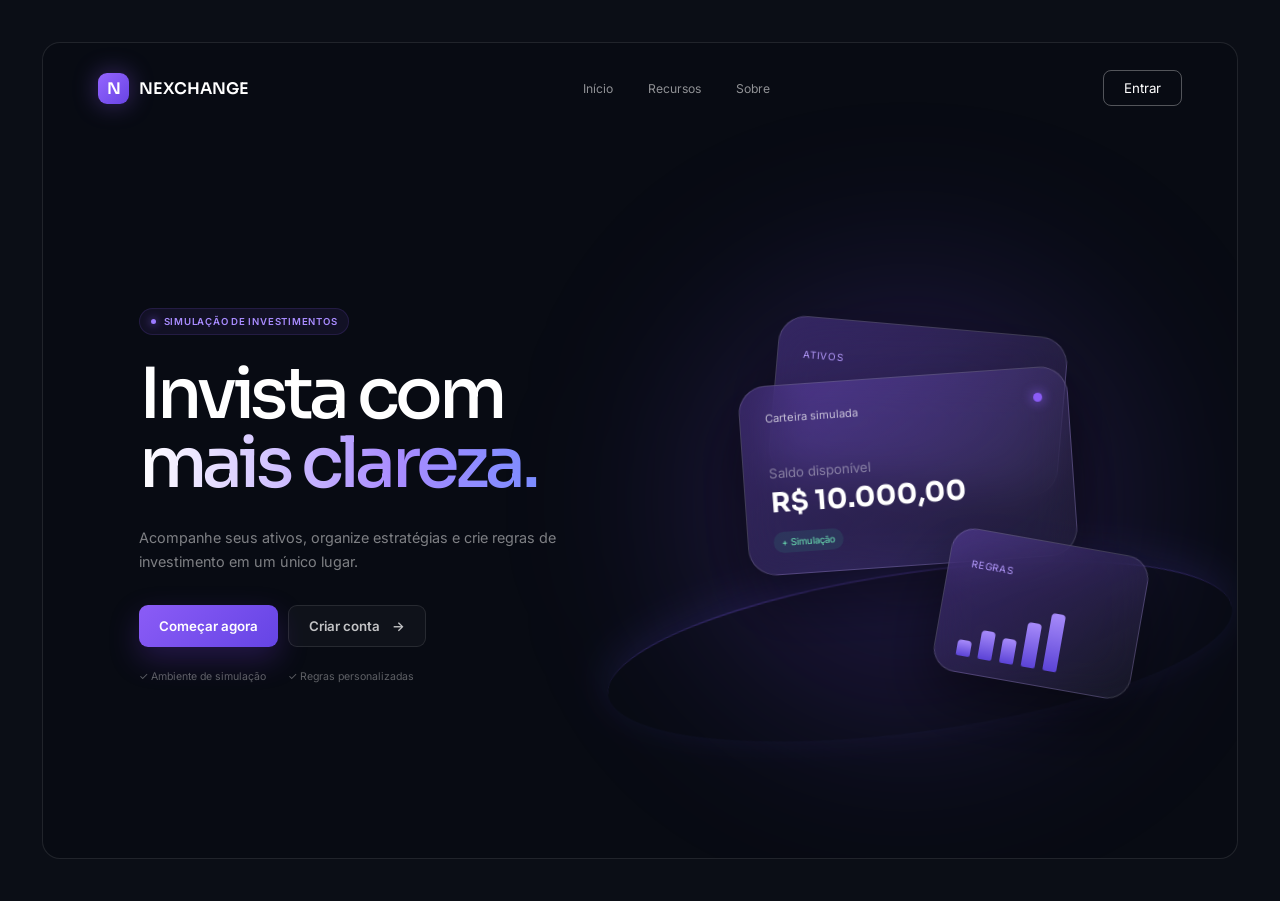
==== pages/dashboard.html @ 1ac3b6e7 "refactor: reorganiza estrutura e dashboard" ====
<!DOCTYPE html>
<html lang="pt-BR">

<head>
  <meta charset="UTF-8">
  <meta name="viewport" content="width=device-width, initial-scale=1.0">

  <title>Dashboard | NEXCHANGE</title>

  <link rel="stylesheet" href="../css/global.css">
  <link rel="stylesheet" href="../css/components.css">
  <link rel="stylesheet" href="../css/sidebar.css">
  <link rel="stylesheet" href="../css/dashboard.css">
  <link rel="stylesheet" href="../css/assets.css">
  <link rel="stylesheet" href="../css/rules.css">
</head>

<body>

  <div class="app-screen">

    <aside class="sidebar">

      <div class="sidebar-brand">
        <span class="brand-mark">N</span>

        <div>
          <strong>NEXCHANGE</strong>
          <small>Simulador de investimentos</small>
        </div>
      </div>

      <nav class="sidebar-nav">
        <a href="#inicio" class="active">
          Início
        </a>

        <a href="#mercado">
          Mercado
        </a>

        <a href="#regras">
          Regras
        </a>

        <a href="#historico">
          Histórico
        </a>
      </nav>

      <div class="sidebar-footer">
        <button id="logout-button" type="button">
          Sair
        </button>
      </div>

    </aside>

    <main class="dashboard">

      <header class="dashboard-header" id="inicio">

        <div>
          <span id="user-role">
            PAINEL DO INVESTIDOR
          </span>

          <h1>
            Olá,
            <span id="user-first-name"></span>
          </h1>

          <p>
            Acompanhe seus investimentos e configure
            suas regras.
          </p>
        </div>

        <div class="profile">

          <div class="avatar" id="avatar">
            NX
          </div>

          <div class="profile-info">
            <strong id="profile-name">
              Usuário
            </strong>

            <small id="profile-type">
              Perfil moderado
            </small>
          </div>

          <button
            id="edit-profile-button"
            type="button"
          >
            Editar perfil
          </button>

        </div>

      </header>

      <section class="summary-grid">

        <article class="summary-card">
          <span>Saldo disponível</span>
          <strong id="saldo">R$ 0,00</strong>
          <small>Saldo simulado</small>
        </article>

        <article class="summary-card">
          <span>Valor reservado</span>
          <strong id="reservado">R$ 0,00</strong>
          <small>Reservado pelas regras</small>
        </article>

        <article class="summary-card">
          <span>Regras</span>
          <strong id="regras-resumo">
            Nenhuma regra ativa
          </strong>
          <small>Regras de investimento</small>
        </article>

        <article class="summary-card">
          <span>Automação</span>

          <div class="automation-control">
            <label class="switch">
              <input
                id="automacao"
                type="checkbox"
              >
              <span class="slider"></span>
            </label>

            <strong id="automacao-status">
              Desativada
            </strong>
          </div>

          <small>Simulação automática</small>
        </article>

      </section>

      <section class="dashboard-section" id="mercado">

        <div class="section-header">
          <div>
            <span class="section-label">
              MERCADO
            </span>

            <h2>Ativos disponíveis</h2>

            <p>
              Consulte os ativos disponíveis na
              simulação.
            </p>
          </div>
        </div>

        <div class="assets-grid" id="ativos"></div>

      </section>

      <section
        class="dashboard-section hidden"
        id="admin-assets"
      >

        <div class="section-header">
          <div>
            <span class="section-label">
              ADMINISTRAÇÃO
            </span>

            <h2>Gerenciar ativos</h2>

            <p>
              Cadastre, edite ou exclua ativos
              disponíveis no sistema.
            </p>
          </div>
        </div>

        <div class="admin-assets-layout">

          <form
            id="asset-form"
            class="panel-form"
          >

            <input
              type="hidden"
              id="asset-original-symbol"
            >

            <div class="form-group">
              <label for="asset-name">
                Nome
              </label>

              <input
                id="asset-name"
                type="text"
                placeholder="Ex.: Petrobras PN"
                required
              >
            </div>

            <div class="form-group">
              <label for="asset-symbol">
                Símbolo
              </label>

              <input
                id="asset-symbol"
                type="text"
                placeholder="Ex.: PETR4"
                required
              >
            </div>

            <div class="form-group">
              <label for="asset-kind">
                Tipo
              </label>

              <input
                id="asset-kind"
                type="text"
                placeholder="Ex.: Ação"
                required
              >
            </div>

            <div class="form-group">
              <label for="asset-price">
                Preço
              </label>

              <input
                id="asset-price"
                type="number"
                min="0.01"
                step="0.01"
                placeholder="0,00"
                required
              >
            </div>

            <div class="form-group">
              <label for="asset-change">
                Variação
              </label>

              <input
                id="asset-change"
                type="text"
                placeholder="Ex.: +1,25%"
                required
              >
            </div>

            <div class="form-actions">

              <button
                id="asset-submit"
                type="submit"
                class="primary-button"
              >
                Adicionar ativo
              </button>

              <button
                id="asset-cancel"
                type="button"
                class="secondary-button hidden"
              >
                Cancelar
              </button>

            </div>

          </form>

          <div
            class="admin-assets-list"
            id="admin-assets-list"
          ></div>

        </div>

      </section>

      <section
        class="dashboard-section"
        id="regras"
      >

        <div class="section-header">
          <div>
            <span class="section-label">
              AUTOMAÇÃO
            </span>

            <h2>Regras de investimento</h2>

            <p>
              Configure condições para acompanhar
              oportunidades de investimento.
            </p>
          </div>

          <span id="contador-regras">
            0 regra(s)
          </span>
        </div>

        <div class="rules-layout">

          <form
            id="form-regra"
            class="panel-form"
          >

            <div class="form-group">
              <label for="ativo">
                Ativo
              </label>

              <select
                id="ativo"
                required
              ></select>

              <small id="preco-atual"></small>
            </div>

            <div class="form-group">
              <label for="preco-alvo">
                Preço-alvo
              </label>

              <input
                id="preco-alvo"
                type="number"
                min="0.01"
                step="0.01"
                placeholder="0,00"
                required
              >
            </div>

            <div class="form-group">
              <label for="valor">
                Valor limite
              </label>

              <input
                id="valor"
                type="number"
                min="0.01"
                step="0.01"
                placeholder="0,00"
                required
              >
            </div>

            <label class="checkbox-field">
              <input
                id="notificar"
                type="checkbox"
              >

              Receber notificação
            </label>

            <button
              class="primary-button"
              type="submit"
            >
              Criar regra
            </button>

          </form>

          <div
            class="rules-list"
            id="lista-regras"
          ></div>

        </div>

      </section>

      <section
        class="dashboard-section"
        id="historico"
      >

        <div class="section-header">

          <div>
            <span class="section-label">
              ATIVIDADES
            </span>

            <h2>Histórico</h2>

            <p>
              Acompanhe as atividades realizadas
              durante a simulação.
            </p>
          </div>

          <button
            id="limpar-historico"
            class="secondary-button"
            type="button"
          >
            Limpar histórico
          </button>

        </div>

        <div class="table-container">

          <table>

            <thead>
              <tr>
                <th>Data</th>
                <th>Ativo</th>
                <th>Ação</th>
                <th>Detalhes</th>
              </tr>
            </thead>

            <tbody id="historico-corpo"></tbody>

          </table>

        </div>

      </section>

    </main>

  </div>

  <div
    id="profile-modal"
    class="modal hidden"
  >

    <div class="modal-card">

      <div class="modal-header">
        <div>
          <span class="section-label">
            PERFIL
          </span>

          <h2>Editar perfil</h2>
        </div>

        <button
          id="close-profile-modal"
          type="button"
          class="modal-close"
        >
          ×
        </button>
      </div>

      <form id="profile-form">

        <div class="form-group">
          <label for="profile-input-name">
            Nome
          </label>

          <input
            id="profile-input-name"
            type="text"
            required
          >
        </div>

        <div class="form-group">
          <label for="profile-input-email">
            E-mail
          </label>

          <input
            id="profile-input-email"
            type="email"
            required
          >
        </div>

        <div class="form-group">
          <label for="profile-input-password">
            Nova senha
          </label>

          <input
            id="profile-input-password"
            type="password"
            placeholder="Deixe vazio para manter a atual"
          >
        </div>

        <button
          class="primary-button"
          type="submit"
        >
          Salvar alterações
        </button>

      </form>

    </div>

  </div>

  <div
    id="toast"
    class="toast"
  ></div>

  <script src="../js/storage.js"></script>
  <script src="../js/auth.js"></script>
  <script src="../js/usuarios.js"></script>
  <script src="../js/ativos.js"></script>
  <script src="../js/regras.js"></script>
  <script src="../js/dashboard.js"></script>

</body>

</html>
---- css/global.css ----
@import url('https://fonts.googleapis.com/css2?family=Inter:wght@400;500;600;700&family=Sora:wght@400;500;600;700&display=swap');

:root {
  --primary: #8b5cf6;
  --primary-dark: #6d28d9;
  --background: #f6f7fb;
  --surface: #ffffff;
  --text: #16131d;
  --muted: #777280;
  --border: #e6e3eb;
}

* {
  box-sizing: border-box;
  margin: 0;
  padding: 0;
}

html {
  scroll-behavior: smooth;
}

body,
button,
input,
select {
  font-family: Inter, Arial, sans-serif;
}

body {
  background: var(--background);
  color: var(--text);
}

button {
  cursor: pointer;
}

.hidden {
  display: none !important;
}
---- css/components.css ----
.panel-form {
  padding: 22px;

  background: rgba(255, 255, 255, 0.035);

  border: 1px solid rgba(255, 255, 255, 0.075);
  border-radius: 18px;

  backdrop-filter: blur(20px);
}

.form-group {
  margin-bottom: 16px;
}

.form-group label {
  display: block;
  margin-bottom: 7px;

  color: #a9a4b1;

  font-size: 11px;
  font-weight: 600;
}

.form-group input,
.form-group select,
.panel-form input,
.panel-form select,
.modal-card input {
  width: 100%;
  padding: 12px 13px;

  color: #f5f3f8;
  background: rgba(255, 255, 255, 0.045);

  border: 1px solid rgba(255, 255, 255, 0.09);
  border-radius: 11px;

  outline: none;

  font-size: 13px;

  transition:
    border-color 0.2s ease,
    background 0.2s ease;
}

.form-group input:focus,
.form-group select:focus,
.panel-form input:focus,
.panel-form select:focus,
.modal-card input:focus {
  background: rgba(255, 255, 255, 0.065);
  border-color: rgba(139, 92, 246, 0.6);
}

.form-group input::placeholder,
.modal-card input::placeholder {
  color: #5f5a68;
}

.form-group select option {
  color: #17131f;
  background: #ffffff;
}

.form-group small {
  display: block;
  margin-top: 7px;

  color: #777386;
  font-size: 10px;
}

.checkbox-field {
  margin-bottom: 18px;

  display: flex;
  align-items: center;
  gap: 9px;

  color: #9a95a3;

  font-size: 12px;
  cursor: pointer;
}

.checkbox-field input {
  width: 15px;
  height: 15px;

  accent-color: #8b5cf6;
}

.primary-button,
.secondary-button {
  padding: 11px 15px;

  border-radius: 10px;

  font-size: 12px;
  font-weight: 600;

  transition:
    transform 0.2s ease,
    background 0.2s ease;
}

.primary-button {
  color: #ffffff;

  background: linear-gradient(
    135deg,
    #8b5cf6,
    #6d28d9
  );

  border: 1px solid rgba(167, 139, 250, 0.3);

  box-shadow: 0 8px 25px rgba(109, 40, 217, 0.18);
}

.primary-button:hover {
  transform: translateY(-1px);
}

.secondary-button {
  color: #a9a4b1;
  background: rgba(255, 255, 255, 0.035);

  border: 1px solid rgba(255, 255, 255, 0.08);
}

.secondary-button:hover {
  color: #ffffff;
  background: rgba(255, 255, 255, 0.06);
}

.form-actions {
  display: flex;
  gap: 8px;
}

/* Modal */

.modal {
  position: fixed;
  inset: 0;

  z-index: 1000;

  display: flex;
  align-items: center;
  justify-content: center;

  padding: 20px;

  background: rgba(4, 3, 8, 0.72);

  backdrop-filter: blur(8px);
}

.modal-card {
  width: min(100%, 460px);
  padding: 26px;

  background: rgba(24, 20, 34, 0.92);

  border: 1px solid rgba(255, 255, 255, 0.1);
  border-radius: 22px;

  box-shadow: 0 30px 80px rgba(0, 0, 0, 0.45);

  backdrop-filter: blur(28px);
}

.modal-header {
  margin-bottom: 24px;

  display: flex;
  align-items: flex-start;
  justify-content: space-between;
  gap: 20px;
}

.modal-header h2 {
  color: #ffffff;

  font-family: 'Sora', sans-serif;
  font-size: 23px;
}

.modal-close {
  width: 34px;
  height: 34px;

  color: #8f8a9c;
  background: rgba(255, 255, 255, 0.04);

  border: 1px solid rgba(255, 255, 255, 0.08);
  border-radius: 9px;

  font-size: 19px;
}

.modal-close:hover {
  color: #ffffff;
}

/* Toast */

.toast {
  position: fixed;

  right: 24px;
  bottom: 24px;

  z-index: 2000;

  max-width: 360px;

  padding: 12px 16px;

  color: #ffffff;
  background: rgba(29, 24, 41, 0.96);

  border: 1px solid rgba(139, 92, 246, 0.3);
  border-radius: 11px;

  box-shadow: 0 15px 40px rgba(0, 0, 0, 0.35);

  font-size: 12px;

  opacity: 0;
  pointer-events: none;

  transform: translateY(10px);

  transition: 0.2s ease;
}

.toast.show {
  opacity: 1;
  transform: translateY(0);
}

.hidden {
  display: none !important;
}
---- css/sidebar.css ----
.sidebar {
  position: fixed;
  top: 0;
  left: 0;

  width: 260px;
  height: 100vh;
  padding: 28px 20px;

  display: flex;
  flex-direction: column;

  background: rgba(11, 9, 20, 0.94);
  border-right: 1px solid rgba(255, 255, 255, 0.08);
  backdrop-filter: blur(24px);

  z-index: 100;
}

.sidebar-brand {
  display: flex;
  align-items: center;
  gap: 12px;

  margin-bottom: 42px;
}

.brand-mark {
  width: 42px;
  height: 42px;

  display: flex;
  align-items: center;
  justify-content: center;

  border-radius: 13px;

  background: linear-gradient(
    135deg,
    #a78bfa,
    #7c3aed
  );

  color: white;
  font-family: 'Sora', sans-serif;
  font-size: 20px;
  font-weight: 700;

  box-shadow: 0 8px 30px rgba(124, 58, 237, 0.35);
}

.sidebar-brand strong {
  display: block;

  color: #ffffff;
  font-family: 'Sora', sans-serif;
  font-size: 15px;
  letter-spacing: 0.04em;
}

.sidebar-brand small {
  display: block;
  margin-top: 3px;

  color: #777386;
  font-size: 11px;
}

.sidebar-nav {
  display: flex;
  flex-direction: column;
  gap: 8px;
}

.sidebar-nav a {
  padding: 13px 16px;

  color: #8f8a9c;
  text-decoration: none;

  border: 1px solid transparent;
  border-radius: 12px;

  font-size: 14px;
  font-weight: 500;

  transition: 0.2s ease;
}

.sidebar-nav a:hover {
  color: #ffffff;

  background: rgba(255, 255, 255, 0.05);
  border-color: rgba(255, 255, 255, 0.06);
}

.sidebar-nav a.active {
  color: #ffffff;

  background: rgba(139, 92, 246, 0.13);
  border-color: rgba(139, 92, 246, 0.2);
}

.sidebar-footer {
  margin-top: auto;
}

.sidebar-footer button {
  width: 100%;
  padding: 12px 16px;

  background: transparent;

  border: 1px solid rgba(255, 255, 255, 0.09);
  border-radius: 12px;

  color: #8f8a9c;

  font-size: 14px;
  font-weight: 500;

  transition: 0.2s ease;
}

.sidebar-footer button:hover {
  color: #ffffff;
  background: rgba(255, 255, 255, 0.05);
}

@media (max-width: 900px) {
  .sidebar {
    position: relative;

    width: 100%;
    height: auto;

    padding: 18px 20px;
  }

  .sidebar-brand {
    margin-bottom: 20px;
  }

  .sidebar-nav {
    flex-direction: row;
    overflow-x: auto;
  }

  .sidebar-nav a {
    white-space: nowrap;
  }

  .sidebar-footer {
    margin-top: 16px;
  }
}
---- css/dashboard.css ----
body {
  min-height: 100vh;

  background:
    radial-gradient(
      circle at 75% 5%,
      rgba(124, 58, 237, 0.13),
      transparent 30%
    ),
    radial-gradient(
      circle at 35% 40%,
      rgba(76, 29, 149, 0.08),
      transparent 35%
    ),
    #08070d;

  color: #f5f3f8;
}

.dashboard {
  min-height: 100vh;

  margin-left: 260px;
  padding: 44px 48px 80px;
}

.dashboard-header {
  display: flex;
  align-items: flex-start;
  justify-content: space-between;
  gap: 32px;

  max-width: 1400px;
  margin: 0 auto 36px;
}

.dashboard-header > div:first-child > span {
  display: inline-block;
  margin-bottom: 10px;

  color: #a78bfa;

  font-size: 11px;
  font-weight: 700;
  letter-spacing: 0.14em;
}

.dashboard-header h1 {
  margin-bottom: 8px;

  color: #ffffff;

  font-family: 'Sora', sans-serif;
  font-size: clamp(30px, 4vw, 46px);
  font-weight: 600;
  letter-spacing: -0.04em;
}

.dashboard-header p {
  color: #8f8a9c;
  font-size: 14px;
}

.profile {
  min-width: 280px;
  padding: 14px;

  display: grid;
  grid-template-columns: 44px 1fr;
  align-items: center;
  gap: 4px 12px;

  background: rgba(255, 255, 255, 0.045);

  border: 1px solid rgba(255, 255, 255, 0.08);
  border-radius: 18px;

  backdrop-filter: blur(20px);
}

.avatar {
  grid-row: 1 / 3;

  width: 44px;
  height: 44px;

  display: flex;
  align-items: center;
  justify-content: center;

  border-radius: 14px;

  background: linear-gradient(
    135deg,
    #a78bfa,
    #6d28d9
  );

  color: #ffffff;
  font-weight: 700;
}

.profile-info strong {
  display: block;

  color: #ffffff;
  font-size: 14px;
}

.profile-info small {
  color: #777386;
  font-size: 12px;
}

#edit-profile-button {
  grid-column: 2;

  width: fit-content;

  padding: 0;

  background: transparent;
  border: 0;

  color: #a78bfa;

  font-size: 12px;
  font-weight: 600;
}

#edit-profile-button:hover {
  color: #c4b5fd;
}

.summary-grid {
  max-width: 1400px;
  margin: 0 auto 72px;

  display: grid;
  grid-template-columns: repeat(4, 1fr);
  gap: 16px;
}

.summary-card {
  min-height: 145px;
  padding: 22px;

  display: flex;
  flex-direction: column;

  background: linear-gradient(
    145deg,
    rgba(255, 255, 255, 0.065),
    rgba(255, 255, 255, 0.025)
  );

  border: 1px solid rgba(255, 255, 255, 0.08);
  border-radius: 20px;

  backdrop-filter: blur(20px);

  transition:
    transform 0.2s ease,
    border-color 0.2s ease;
}

.summary-card:hover {
  transform: translateY(-2px);
  border-color: rgba(167, 139, 250, 0.25);
}

.summary-card > span:first-child {
  margin-bottom: 18px;

  color: #777386;
  font-size: 12px;
}

.summary-card > strong {
  margin-bottom: 8px;

  color: #ffffff;

  font-family: 'Sora', sans-serif;
  font-size: 22px;
  font-weight: 600;
  letter-spacing: -0.03em;
}

.summary-card small {
  margin-top: auto;

  color: #666170;
  font-size: 11px;
}

.automation-control {
  display: flex;
  align-items: center;
  gap: 10px;

  margin-bottom: 8px;
}

.automation-control strong {
  color: #ffffff;

  font-family: 'Sora', sans-serif;
  font-size: 18px;
}

.switch {
  position: relative;

  width: 40px;
  height: 22px;

  display: inline-block;
}

.switch input {
  width: 0;
  height: 0;
  opacity: 0;
}

.slider {
  position: absolute;
  inset: 0;

  background: #272330;

  border: 1px solid rgba(255, 255, 255, 0.08);
  border-radius: 20px;

  cursor: pointer;

  transition: 0.2s ease;
}

.slider::before {
  content: '';

  position: absolute;

  width: 16px;
  height: 16px;

  left: 2px;
  top: 2px;

  background: #918b9c;
  border-radius: 50%;

  transition: 0.2s ease;
}

.switch input:checked + .slider {
  background: #7c3aed;
}

.switch input:checked + .slider::before {
  transform: translateX(18px);
  background: #ffffff;
}

.dashboard-section {
  max-width: 1400px;
  margin: 0 auto 72px;
}

.section-header {
  margin-bottom: 24px;

  display: flex;
  align-items: flex-end;
  justify-content: space-between;
  gap: 24px;
}

.section-label {
  display: block;
  margin-bottom: 7px;

  color: #8b5cf6;

  font-size: 10px;
  font-weight: 700;
  letter-spacing: 0.15em;
}

.section-header h2 {
  margin-bottom: 5px;

  color: #ffffff;

  font-family: 'Sora', sans-serif;
  font-size: 25px;
  font-weight: 600;
  letter-spacing: -0.03em;
}

.section-header p {
  color: #777386;
  font-size: 13px;
}

#contador-regras {
  padding: 7px 11px;

  color: #a78bfa;
  background: rgba(139, 92, 246, 0.1);

  border: 1px solid rgba(139, 92, 246, 0.16);
  border-radius: 999px;

  font-size: 11px;
  font-weight: 600;
}

.table-container {
  overflow-x: auto;

  background: rgba(255, 255, 255, 0.035);

  border: 1px solid rgba(255, 255, 255, 0.07);
  border-radius: 18px;
}

table {
  width: 100%;
  border-collapse: collapse;
}

th,
td {
  padding: 15px 18px;
  text-align: left;

  border-bottom: 1px solid rgba(255, 255, 255, 0.06);
}

th {
  color: #777386;

  font-size: 11px;
  font-weight: 600;
}

td {
  color: #c9c5cf;
  font-size: 13px;
}

tbody tr:last-child td {
  border-bottom: 0;
}

@media (max-width: 1150px) {
  .summary-grid {
    grid-template-columns: repeat(2, 1fr);
  }
}

@media (max-width: 900px) {
  .dashboard {
    margin-left: 0;
    padding: 32px 20px 60px;
  }

  .dashboard-header {
    flex-direction: column;
  }

  .profile {
    width: 100%;
  }
}

@media (max-width: 600px) {
  .summary-grid {
    grid-template-columns: 1fr;
  }

  .dashboard {
    padding-inline: 16px;
  }

  .section-header {
    align-items: flex-start;
    flex-direction: column;
  }
}
---- css/assets.css ----
.assets-grid {
  display: grid;
  grid-template-columns: repeat(4, 1fr);
  gap: 16px;
}

.asset {
  min-height: 180px;
  padding: 22px;

  display: flex;
  flex-direction: column;

  background: linear-gradient(
    145deg,
    rgba(255, 255, 255, 0.06),
    rgba(255, 255, 255, 0.025)
  );

  border: 1px solid rgba(255, 255, 255, 0.08);
  border-radius: 20px;

  backdrop-filter: blur(20px);

  transition:
    transform 0.2s ease,
    border-color 0.2s ease;
}

.asset:hover {
  transform: translateY(-3px);
  border-color: rgba(139, 92, 246, 0.35);
}

.asset-top {
  display: flex;
  align-items: center;
  justify-content: space-between;

  margin-bottom: 28px;
}

.asset-symbol {
  color: #a78bfa;

  font-size: 12px;
  font-weight: 700;
  letter-spacing: 0.08em;
}

.asset-kind {
  padding: 5px 9px;

  color: #8f8a9c;
  background: rgba(255, 255, 255, 0.045);

  border: 1px solid rgba(255, 255, 255, 0.07);
  border-radius: 999px;

  font-size: 10px;
}

.asset h3 {
  margin-bottom: 8px;

  color: #ffffff;

  font-family: 'Sora', sans-serif;
  font-size: 16px;
  font-weight: 600;
}

.asset-price {
  color: #ffffff;

  font-family: 'Sora', sans-serif;
  font-size: 23px;
  font-weight: 600;
  letter-spacing: -0.03em;
}

.asset-change {
  margin-top: auto;
  padding-top: 18px;

  color: #4ade80;

  font-size: 12px;
  font-weight: 600;
}

.asset-change.down {
  color: #f87171;
}

/* Administração de ativos */

.admin-assets-layout {
  display: grid;
  grid-template-columns: minmax(300px, 420px) 1fr;
  gap: 20px;
  align-items: start;
}

.admin-assets-list {
  display: flex;
  flex-direction: column;
  gap: 10px;
}

.admin-asset-item {
  padding: 17px 18px;

  display: flex;
  align-items: center;
  justify-content: space-between;
  gap: 20px;

  background: rgba(255, 255, 255, 0.035);

  border: 1px solid rgba(255, 255, 255, 0.07);
  border-radius: 15px;
}

.admin-asset-item strong {
  display: block;
  margin-bottom: 5px;

  color: #ffffff;
  font-size: 13px;
}

.admin-asset-item small {
  color: #777386;
  font-size: 11px;
}

.item-actions {
  display: flex;
  gap: 8px;
}

.edit-button,
.delete-button {
  padding: 7px 10px;

  background: transparent;

  border-radius: 9px;

  font-size: 11px;
  font-weight: 600;

  transition: 0.2s ease;
}

.edit-button {
  color: #a78bfa;
  border: 1px solid rgba(139, 92, 246, 0.2);
}

.edit-button:hover {
  background: rgba(139, 92, 246, 0.1);
}

.delete-button {
  color: #f87171;
  border: 1px solid rgba(248, 113, 113, 0.18);
}

.delete-button:hover {
  background: rgba(248, 113, 113, 0.08);
}

@media (max-width: 1200px) {
  .assets-grid {
    grid-template-columns: repeat(2, 1fr);
  }

  .admin-assets-layout {
    grid-template-columns: 1fr;
  }
}

@media (max-width: 600px) {
  .assets-grid {
    grid-template-columns: 1fr;
  }

  .admin-asset-item {
    align-items: flex-start;
    flex-direction: column;
  }
}
---- css/rules.css ----
.rules-layout {
  display: grid;
  grid-template-columns: 0.92fr 1.08fr;
  gap: 20px;
  margin-bottom: 30px;
}

.rule-builder,
.rules-list-card,
.history-section {
  padding: 25px;
  background: var(--color-surface);
  border: 1px solid var(--color-border);
  border-radius: 14px;
}

.rule-builder h2 {
  font-size: 1.25rem;
  letter-spacing: -0.03em;
}

.rule-builder form {
  display: grid;
  gap: 15px;
  margin-top: 22px;
}

.rules-list {
  display: grid;
  gap: 10px;
}

.rule {
  padding: 13px;
  border: 1px solid var(--color-border);
  border-left: 4px solid var(--color-primary);
  border-radius: 7px;
}

.rule-head {
  display: flex;
  align-items: center;
  justify-content: space-between;
  gap: 8px;
}

.rule strong {
  font-size: 0.84rem;
}

.rule .target {
  color: var(--color-primary);
  font-family: 'DM Mono', monospace;
  font-size: 0.76rem;
}

.rule small {
  display: block;
  margin-top: 7px;
  color: var(--color-text-secondary);
  font-size: 0.69rem;
}

.rule button {
  padding: 0;
  background: transparent;
  color: var(--color-danger);
  font-size: 0.72rem;
}

.compact {
  align-items: flex-start;
}

.compact h2 {
  font-size: 1.07rem;
}

.compact > span {
  color: var(--color-text-secondary);
  font-size: 0.73rem;
}

.empty {
  padding: 28px 10px;
  color: var(--color-text-secondary);
  text-align: center;
  font-size: 0.8rem;
}

.history-section {
  margin-bottom: 15px;
}

@media (max-width: 800px) {
  .rules-layout {
    grid-template-columns: 1fr;
  }
}

@media (max-width: 520px) {
  .rule-builder,
  .rules-list-card,
  .history-section {
    padding: 18px;
  }
}
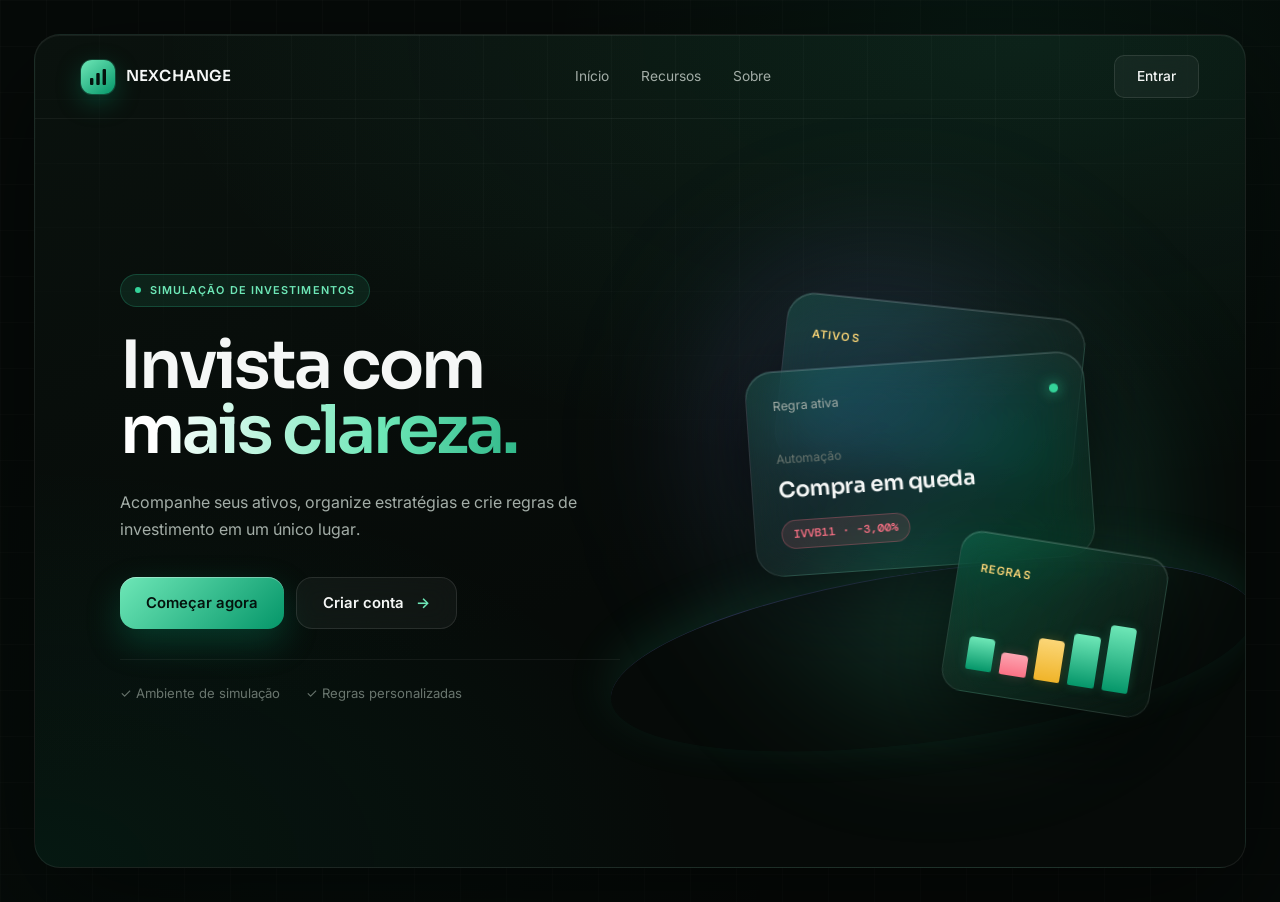
==== commit 85cf0457: "refactor: atualiza interface e reorganiza estilos" ====
--- a/pages/dashboard.html
+++ b/pages/dashboard.html
@@ -22,36 +22,70 @@
     <aside class="sidebar">
 
       <div class="sidebar-brand">
-        <span class="brand-mark">N</span>
+
+        <span class="brand-mark">
+          <svg width="18" height="18" viewBox="0 0 18 18" fill="none" xmlns="http://www.w3.org/2000/svg" aria-hidden="true">
+            <rect x="1" y="10" width="3.4" height="7" rx="1" fill="#04130d"></rect>
+            <rect x="7.3" y="5" width="3.4" height="12" rx="1" fill="#04130d"></rect>
+            <rect x="13.6" y="1" width="3.4" height="16" rx="1" fill="#04130d"></rect>
+          </svg>
+        </span>
 
         <div>
           <strong>NEXCHANGE</strong>
-          <small>Simulador de investimentos</small>
-        </div>
+          <small>
+            Simulador de investimentos
+          </small>
+        </div>
+
       </div>
 
       <nav class="sidebar-nav">
+
         <a href="#inicio" class="active">
-          Início
+          <svg viewBox="0 0 24 24" fill="none" stroke="currentColor" stroke-width="1.6" stroke-linecap="round" stroke-linejoin="round" aria-hidden="true">
+            <path d="M4 11.5 12 4l8 7.5"></path>
+            <path d="M6 10v9a1 1 0 0 0 1 1h3v-6h4v6h3a1 1 0 0 0 1-1v-9"></path>
+          </svg>
+          <span>Início</span>
         </a>
 
         <a href="#mercado">
-          Mercado
+          <svg viewBox="0 0 24 24" fill="none" stroke="currentColor" stroke-width="1.6" stroke-linecap="round" aria-hidden="true">
+            <path d="M5 19V13"></path>
+            <path d="M12 19V8"></path>
+            <path d="M19 19V5"></path>
+          </svg>
+          <span>Mercado</span>
         </a>
 
         <a href="#regras">
-          Regras
+          <svg viewBox="0 0 24 24" fill="none" stroke="currentColor" stroke-width="1.6" stroke-linecap="round" aria-hidden="true">
+            <path d="M4 7h9"></path>
+            <circle cx="16" cy="7" r="2"></circle>
+            <path d="M4 17h4"></path>
+            <circle cx="11" cy="17" r="2"></circle>
+            <path d="M14 17h6"></path>
+          </svg>
+          <span>Regras</span>
         </a>
 
         <a href="#historico">
-          Histórico
+          <svg viewBox="0 0 24 24" fill="none" stroke="currentColor" stroke-width="1.6" stroke-linecap="round" stroke-linejoin="round" aria-hidden="true">
+            <circle cx="12" cy="12" r="8"></circle>
+            <path d="M12 8v4l3 2"></path>
+          </svg>
+          <span>Histórico</span>
         </a>
+
       </nav>
 
       <div class="sidebar-footer">
+
         <button id="logout-button" type="button">
           Sair
         </button>
+
       </div>
 
     </aside>
@@ -61,6 +95,7 @@
       <header class="dashboard-header" id="inicio">
 
         <div>
+
           <span id="user-role">
             PAINEL DO INVESTIDOR
           </span>
@@ -74,6 +109,7 @@
             Acompanhe seus investimentos e configure
             suas regras.
           </p>
+
         </div>
 
         <div class="profile">
@@ -83,6 +119,7 @@
           </div>
 
           <div class="profile-info">
+
             <strong id="profile-name">
               Usuário
             </strong>
@@ -90,12 +127,10 @@
             <small id="profile-type">
               Perfil moderado
             </small>
+
           </div>
 
-          <button
-            id="edit-profile-button"
-            type="button"
-          >
+          <button id="edit-profile-button" type="button">
             Editar perfil
           </button>
 
@@ -103,424 +138,79 @@
 
       </header>
 
-      <section class="summary-grid">
-
-        <article class="summary-card">
-          <span>Saldo disponível</span>
-          <strong id="saldo">R$ 0,00</strong>
-          <small>Saldo simulado</small>
-        </article>
-
-        <article class="summary-card">
-          <span>Valor reservado</span>
-          <strong id="reservado">R$ 0,00</strong>
-          <small>Reservado pelas regras</small>
-        </article>
-
-        <article class="summary-card">
-          <span>Regras</span>
-          <strong id="regras-resumo">
-            Nenhuma regra ativa
-          </strong>
-          <small>Regras de investimento</small>
-        </article>
-
-        <article class="summary-card">
-          <span>Automação</span>
-
-          <div class="automation-control">
-            <label class="switch">
-              <input
-                id="automacao"
-                type="checkbox"
-              >
-              <span class="slider"></span>
-            </label>
-
-            <strong id="automacao-status">
-              Desativada
-            </strong>
-          </div>
-
-          <small>Simulação automática</small>
-        </article>
-
-      </section>
-
-      <section class="dashboard-section" id="mercado">
-
-        <div class="section-header">
-          <div>
-            <span class="section-label">
-              MERCADO
-            </span>
-
-            <h2>Ativos disponíveis</h2>
-
-            <p>
-              Consulte os ativos disponíveis na
-              simulação.
-            </p>
-          </div>
-        </div>
-
-        <div class="assets-grid" id="ativos"></div>
-
-      </section>
-
-      <section
-        class="dashboard-section hidden"
-        id="admin-assets"
-      >
-
-        <div class="section-header">
-          <div>
-            <span class="section-label">
-              ADMINISTRAÇÃO
-            </span>
-
-            <h2>Gerenciar ativos</h2>
-
-            <p>
-              Cadastre, edite ou exclua ativos
-              disponíveis no sistema.
-            </p>
-          </div>
-        </div>
-
-        <div class="admin-assets-layout">
-
-          <form
-            id="asset-form"
-            class="panel-form"
-          >
-
-            <input
-              type="hidden"
-              id="asset-original-symbol"
-            >
-
-            <div class="form-group">
-              <label for="asset-name">
-                Nome
-              </label>
-
-              <input
-                id="asset-name"
-                type="text"
-                placeholder="Ex.: Petrobras PN"
-                required
-              >
-            </div>
-
-            <div class="form-group">
-              <label for="asset-symbol">
-                Símbolo
-              </label>
-
-              <input
-                id="asset-symbol"
-                type="text"
-                placeholder="Ex.: PETR4"
-                required
-              >
-            </div>
-
-            <div class="form-group">
-              <label for="asset-kind">
-                Tipo
-              </label>
-
-              <input
-                id="asset-kind"
-                type="text"
-                placeholder="Ex.: Ação"
-                required
-              >
-            </div>
-
-            <div class="form-group">
-              <label for="asset-price">
-                Preço
-              </label>
-
-              <input
-                id="asset-price"
-                type="number"
-                min="0.01"
-                step="0.01"
-                placeholder="0,00"
-                required
-              >
-            </div>
-
-            <div class="form-group">
-              <label for="asset-change">
-                Variação
-              </label>
-
-              <input
-                id="asset-change"
-                type="text"
-                placeholder="Ex.: +1,25%"
-                required
-              >
-            </div>
-
-            <div class="form-actions">
-
-              <button
-                id="asset-submit"
-                type="submit"
-                class="primary-button"
-              >
-                Adicionar ativo
-              </button>
-
-              <button
-                id="asset-cancel"
-                type="button"
-                class="secondary-button hidden"
-              >
-                Cancelar
-              </button>
-
-            </div>
-
-          </form>
-
-          <div
-            class="admin-assets-list"
-            id="admin-assets-list"
-          ></div>
-
-        </div>
-
-      </section>
-
-      <section
-        class="dashboard-section"
-        id="regras"
-      >
-
-        <div class="section-header">
-          <div>
-            <span class="section-label">
-              AUTOMAÇÃO
-            </span>
-
-            <h2>Regras de investimento</h2>
-
-            <p>
-              Configure condições para acompanhar
-              oportunidades de investimento.
-            </p>
-          </div>
-
-          <span id="contador-regras">
-            0 regra(s)
-          </span>
-        </div>
-
-        <div class="rules-layout">
-
-          <form
-            id="form-regra"
-            class="panel-form"
-          >
-
-            <div class="form-group">
-              <label for="ativo">
-                Ativo
-              </label>
-
-              <select
-                id="ativo"
-                required
-              ></select>
-
-              <small id="preco-atual"></small>
-            </div>
-
-            <div class="form-group">
-              <label for="preco-alvo">
-                Preço-alvo
-              </label>
-
-              <input
-                id="preco-alvo"
-                type="number"
-                min="0.01"
-                step="0.01"
-                placeholder="0,00"
-                required
-              >
-            </div>
-
-            <div class="form-group">
-              <label for="valor">
-                Valor limite
-              </label>
-
-              <input
-                id="valor"
-                type="number"
-                min="0.01"
-                step="0.01"
-                placeholder="0,00"
-                required
-              >
-            </div>
-
-            <label class="checkbox-field">
-              <input
-                id="notificar"
-                type="checkbox"
-              >
-
-              Receber notificação
-            </label>
-
-            <button
-              class="primary-button"
-              type="submit"
-            >
-              Criar regra
-            </button>
-
-          </form>
-
-          <div
-            class="rules-list"
-            id="lista-regras"
-          ></div>
-
-        </div>
-
-      </section>
-
-      <section
-        class="dashboard-section"
-        id="historico"
-      >
-
-        <div class="section-header">
-
-          <div>
-            <span class="section-label">
-              ATIVIDADES
-            </span>
-
-            <h2>Histórico</h2>
-
-            <p>
-              Acompanhe as atividades realizadas
-              durante a simulação.
-            </p>
-          </div>
-
-          <button
-            id="limpar-historico"
-            class="secondary-button"
-            type="button"
-          >
-            Limpar histórico
-          </button>
-
-        </div>
-
-        <div class="table-container">
-
-          <table>
-
-            <thead>
-              <tr>
-                <th>Data</th>
-                <th>Ativo</th>
-                <th>Ação</th>
-                <th>Detalhes</th>
-              </tr>
-            </thead>
-
-            <tbody id="historico-corpo"></tbody>
-
-          </table>
-
-        </div>
-
-      </section>
+      <div id="overview-container"></div>
+
+      <div id="mercado-container"></div>
+
+      <div id="admin-assets-container"></div>
+
+      <div id="admin-users-container"></div>
+
+      <div id="regras-container"></div>
+
+      <div id="historico-container"></div>
 
     </main>
 
   </div>
 
-  <div
-    id="profile-modal"
-    class="modal hidden"
-  >
+  <div id="profile-modal" class="modal hidden">
 
     <div class="modal-card">
 
       <div class="modal-header">
+
         <div>
+
           <span class="section-label">
             PERFIL
           </span>
 
-          <h2>Editar perfil</h2>
-        </div>
-
-        <button
-          id="close-profile-modal"
-          type="button"
-          class="modal-close"
-        >
+          <h2>
+            Editar perfil
+          </h2>
+
+        </div>
+
+        <button id="close-profile-modal" type="button" class="modal-close">
           ×
         </button>
+
       </div>
 
       <form id="profile-form">
 
         <div class="form-group">
+
           <label for="profile-input-name">
             Nome
           </label>
 
-          <input
-            id="profile-input-name"
-            type="text"
-            required
-          >
-        </div>
-
-        <div class="form-group">
+          <input id="profile-input-name" type="text" required>
+
+        </div>
+
+        <div class="form-group">
+
           <label for="profile-input-email">
             E-mail
           </label>
 
-          <input
-            id="profile-input-email"
-            type="email"
-            required
-          >
-        </div>
-
-        <div class="form-group">
+          <input id="profile-input-email" type="email" required>
+
+        </div>
+
+        <div class="form-group">
+
           <label for="profile-input-password">
             Nova senha
           </label>
 
-          <input
-            id="profile-input-password"
-            type="password"
-            placeholder="Deixe vazio para manter a atual"
-          >
-        </div>
-
-        <button
-          class="primary-button"
-          type="submit"
-        >
+          <input id="profile-input-password" type="password" placeholder="Deixe vazio para manter a atual">
+
+        </div>
+
+        <button class="primary-button" type="submit">
           Salvar alterações
         </button>
 
@@ -530,17 +220,80 @@
 
   </div>
 
-  <div
-    id="toast"
-    class="toast"
-  ></div>
+  <div id="admin-user-modal" class="modal hidden">
+
+    <div class="modal-card">
+
+      <div class="modal-header">
+
+        <div>
+
+          <span class="section-label">
+            USUÁRIO
+          </span>
+
+          <h2>
+            Editar usuário
+          </h2>
+
+        </div>
+
+        <button id="close-admin-user-modal" type="button" class="modal-close">
+          ×
+        </button>
+
+      </div>
+
+      <form id="admin-user-form">
+
+        <div class="form-group">
+
+          <label for="admin-user-name">
+            Nome
+          </label>
+
+          <input id="admin-user-name" type="text" required>
+
+        </div>
+
+        <div class="form-group">
+
+          <label for="admin-user-email">
+            E-mail
+          </label>
+
+          <input id="admin-user-email" type="email" required>
+
+        </div>
+
+        <div class="form-group">
+
+          <label for="admin-user-password">
+            Nova senha
+          </label>
+
+          <input id="admin-user-password" type="password" placeholder="Deixe vazio para manter a atual">
+
+        </div>
+
+        <button class="primary-button" type="submit">
+          Salvar alterações
+        </button>
+
+      </form>
+
+    </div>
+
+  </div>
+
+  <div id="toast" class="toast"></div>
 
   <script src="../js/storage.js"></script>
   <script src="../js/auth.js"></script>
   <script src="../js/usuarios.js"></script>
   <script src="../js/ativos.js"></script>
   <script src="../js/regras.js"></script>
-  <script src="../js/dashboard.js"></script>
+  <script src="../js/sections.js"></script>
 
 </body>
 
--- a/css/global.css
+++ b/css/global.css
@@ -1,13 +1,56 @@
-@import url('https://fonts.googleapis.com/css2?family=Inter:wght@400;500;600;700&family=Sora:wght@400;500;600;700&display=swap');
+@import url('https://fonts.googleapis.com/css2?family=Inter:wght@400;500;600;700;800&family=DM+Mono:wght@400;500&display=swap');
 
 :root {
-  --primary: #8b5cf6;
-  --primary-dark: #6d28d9;
-  --background: #f6f7fb;
-  --surface: #ffffff;
-  --text: #16131d;
-  --muted: #777280;
-  --border: #e6e3eb;
+  --bg-primary: #060a08;
+  --bg-secondary: #090f0c;
+  --bg-tertiary: #0d1511;
+
+  --surface-primary: #101713;
+  --surface-secondary: #141e18;
+  --surface-tertiary: #19251e;
+  --surface-hover: #1d2b23;
+
+  --purple: #34d399;
+  --purple-light: #6ee7b7;
+  --purple-dark: #059669;
+  --purple-soft: rgba(52, 211, 153, 0.1);
+  --purple-border: rgba(52, 211, 153, 0.22);
+
+  --blue: #10b981;
+
+  --amber: #f0b429;
+  --amber-light: #fbd677;
+  --amber-soft: rgba(240, 180, 41, 0.1);
+  --amber-border: rgba(240, 180, 41, 0.24);
+
+  --text-primary: #f5f7f6;
+  --text-secondary: #a3ada7;
+  --text-muted: #69756e;
+
+  --border: rgba(255, 255, 255, 0.075);
+  --border-hover: rgba(255, 255, 255, 0.13);
+
+  --success: #34d399;
+  --danger: #fb7185;
+  --warning: #fbbf24;
+
+  --sidebar-width: 270px;
+
+  --radius-sm: 10px;
+  --radius-md: 16px;
+  --radius-lg: 22px;
+  --radius-xl: 28px;
+
+  --shadow-card:
+    0 1px 0 rgba(255, 255, 255, 0.03) inset,
+    0 20px 50px rgba(0, 0, 0, 0.2);
+
+  --shadow-purple:
+    0 12px 40px rgba(5, 150, 105, 0.16);
+
+  --transition: 180ms ease;
+
+  --font-mono: 'DM Mono', ui-monospace, 'SFMono-Regular', monospace;
 }
 
 * {
@@ -20,22 +63,144 @@
   scroll-behavior: smooth;
 }
 
-body,
+body {
+  min-height: 100vh;
+
+  background:
+    radial-gradient(circle at 78% 8%,
+      rgba(16, 185, 129, 0.08),
+      transparent 28rem),
+    radial-gradient(circle at 25% 85%,
+      rgba(5, 150, 105, 0.04),
+      transparent 30rem),
+    linear-gradient(rgba(255, 255, 255, 0.014) 1px, transparent 1px),
+    linear-gradient(90deg, rgba(255, 255, 255, 0.014) 1px, transparent 1px),
+    var(--bg-primary);
+
+  background-size:
+    auto,
+    auto,
+    46px 46px,
+    46px 46px,
+    auto;
+
+  color: var(--text-primary);
+
+  font-family:
+    'Inter',
+    -apple-system,
+    BlinkMacSystemFont,
+    'Segoe UI',
+    sans-serif;
+
+  font-size: 16px;
+  line-height: 1.5;
+
+  font-variant-numeric: tabular-nums;
+
+  -webkit-font-smoothing: antialiased;
+}
+
 button,
 input,
+select,
+textarea {
+  font: inherit;
+}
+
+button,
+a {
+  -webkit-tap-highlight-color: transparent;
+}
+
+button {
+  color: inherit;
+}
+
+a {
+  color: inherit;
+  text-decoration: none;
+}
+
+input,
+select,
+textarea {
+  color: var(--text-primary);
+}
+
+input::placeholder,
+textarea::placeholder {
+  color: var(--text-muted);
+}
+
+button,
 select {
-  font-family: Inter, Arial, sans-serif;
-}
-
-body {
-  background: var(--background);
-  color: var(--text);
-}
-
-button {
   cursor: pointer;
+}
+
+img,
+svg {
+  display: block;
+  max-width: 100%;
+}
+
+h1,
+h2,
+h3,
+h4,
+strong {
+  color: var(--text-primary);
+}
+
+h1,
+h2,
+h3,
+h4 {
+  line-height: 1.15;
+  letter-spacing: -0.035em;
+}
+
+p {
+  color: var(--text-secondary);
+}
+
+.num {
+  font-family: var(--font-mono);
+  font-variant-numeric: tabular-nums;
+}
+
+::selection {
+  background: rgba(52, 211, 153, 0.28);
+  color: #ffffff;
+}
+
+::-webkit-scrollbar {
+  width: 9px;
+  height: 9px;
+}
+
+::-webkit-scrollbar-track {
+  background: var(--bg-primary);
+}
+
+::-webkit-scrollbar-thumb {
+  background: #26342d;
+  border: 2px solid var(--bg-primary);
+  border-radius: 999px;
+}
+
+::-webkit-scrollbar-thumb:hover {
+  background: #354a3e;
 }
 
 .hidden {
   display: none !important;
+}
+
+.positive {
+  color: var(--success) !important;
+}
+
+.negative {
+  color: var(--danger) !important;
 }
--- a/css/components.css
+++ b/css/components.css
@@ -1,153 +1,324 @@
 .panel-form {
-  padding: 22px;
-
-  background: rgba(255, 255, 255, 0.035);
-
-  border: 1px solid rgba(255, 255, 255, 0.075);
-  border-radius: 18px;
-
-  backdrop-filter: blur(20px);
+  width: 100%;
+  padding: 24px;
+
+  background:
+    linear-gradient(
+      145deg,
+      rgba(18, 25, 21, 0.96),
+      rgba(12, 17, 14, 0.98)
+    );
+
+  border: 1px solid var(--border);
+  border-radius: var(--radius-lg);
+
+  box-shadow: var(--shadow-card);
 }
 
 .form-group {
-  margin-bottom: 16px;
+  display: flex;
+  flex-direction: column;
+  gap: 8px;
+
+  margin-bottom: 18px;
 }
 
 .form-group label {
-  display: block;
-  margin-bottom: 7px;
-
-  color: #a9a4b1;
-
-  font-size: 11px;
+  color: var(--text-secondary);
+
+  font-size: 12px;
   font-weight: 600;
 }
 
 .form-group input,
 .form-group select,
-.panel-form input,
-.panel-form select,
-.modal-card input {
+.form-group textarea {
   width: 100%;
-  padding: 12px 13px;
-
-  color: #f5f3f8;
-  background: rgba(255, 255, 255, 0.045);
-
-  border: 1px solid rgba(255, 255, 255, 0.09);
-  border-radius: 11px;
+  min-height: 48px;
+
+  padding: 0 14px;
+
+  background: rgba(255, 255, 255, 0.035);
+
+  border: 1px solid var(--border);
+  border-radius: var(--radius-sm);
+
+  color: var(--text-primary);
+
+  font-size: 13px;
 
   outline: none;
 
-  font-size: 13px;
-
   transition:
-    border-color 0.2s ease,
-    background 0.2s ease;
+    border-color var(--transition),
+    background var(--transition),
+    box-shadow var(--transition);
+}
+
+.form-group input[type="number"] {
+  font-family: var(--font-mono);
+  font-size: 14px;
+}
+
+.form-group textarea {
+  min-height: 110px;
+
+  padding-top: 13px;
+
+  resize: vertical;
+}
+
+.form-group input:hover,
+.form-group select:hover,
+.form-group textarea:hover {
+  background: rgba(255, 255, 255, 0.05);
+
+  border-color: var(--border-hover);
 }
 
 .form-group input:focus,
 .form-group select:focus,
-.panel-form input:focus,
-.panel-form select:focus,
-.modal-card input:focus {
-  background: rgba(255, 255, 255, 0.065);
-  border-color: rgba(139, 92, 246, 0.6);
+.form-group textarea:focus {
+  background: rgba(52, 211, 153, 0.035);
+
+  border-color: rgba(52, 211, 153, 0.5);
+
+  box-shadow:
+    0 0 0 3px rgba(52, 211, 153, 0.08);
 }
 
 .form-group input::placeholder,
-.modal-card input::placeholder {
-  color: #5f5a68;
+.form-group textarea::placeholder {
+  color: var(--text-muted);
+}
+
+.form-group select {
+  padding-right: 40px;
+
+  appearance: none;
+  -webkit-appearance: none;
+
+  background-image:
+    url("data:image/svg+xml,%3Csvg xmlns='http://www.w3.org/2000/svg' width='16' height='16' viewBox='0 0 24 24' fill='none' stroke='%2334d399' stroke-width='2' stroke-linecap='round' stroke-linejoin='round'%3E%3Cpath d='M6 9l6 6 6-6'/%3E%3C/svg%3E");
+  background-repeat: no-repeat;
+  background-position: right 14px center;
 }
 
 .form-group select option {
-  color: #17131f;
-  background: #ffffff;
+  background: var(--surface-primary);
+
+  color: var(--text-primary);
 }
 
 .form-group small {
+  color: var(--text-muted);
+
+  font-size: 11px;
+}
+
+.form-group small.num {
   display: block;
-  margin-top: 7px;
-
-  color: #777386;
-  font-size: 10px;
+  margin-top: 2px;
 }
 
 .checkbox-field {
-  margin-bottom: 18px;
+  position: relative;
 
   display: flex;
   align-items: center;
-  gap: 9px;
-
-  color: #9a95a3;
+  gap: 10px;
+
+  width: fit-content;
+
+  margin: 5px 0 22px;
+
+  color: var(--text-secondary);
 
   font-size: 12px;
+  font-weight: 500;
+
   cursor: pointer;
 }
 
 .checkbox-field input {
-  width: 15px;
-  height: 15px;
-
-  accent-color: #8b5cf6;
+  width: 19px;
+  height: 19px;
+  flex-shrink: 0;
+
+  appearance: none;
+  -webkit-appearance: none;
+
+  background: rgba(255, 255, 255, 0.04);
+
+  border: 1px solid var(--border-hover);
+  border-radius: 6px;
+
+  cursor: pointer;
+
+  transition:
+    background var(--transition),
+    border-color var(--transition);
+}
+
+.checkbox-field input:hover {
+  border-color: var(--purple-border);
+}
+
+.checkbox-field input:checked {
+  background: var(--purple);
+  border-color: var(--purple);
+}
+
+.checkbox-field input:checked::after {
+  content: '';
+
+  position: absolute;
+
+  width: 5px;
+  height: 9px;
+
+  margin-top: 1px;
+  margin-left: 6.5px;
+
+  border-right: 2px solid #04130d;
+  border-bottom: 2px solid #04130d;
+
+  transform: rotate(45deg);
+}
+
+.form-actions {
+  display: flex;
+  align-items: center;
+  flex-wrap: wrap;
+  gap: 10px;
+
+  margin-top: 6px;
 }
 
 .primary-button,
-.secondary-button {
-  padding: 11px 15px;
-
-  border-radius: 10px;
+.secondary-button,
+.edit-button,
+.delete-button {
+  min-height: 42px;
+
+  display: inline-flex;
+  align-items: center;
+  justify-content: center;
+  gap: 7px;
+
+  padding: 0 16px;
+
+  border-radius: var(--radius-sm);
 
   font-size: 12px;
-  font-weight: 600;
+  font-weight: 700;
 
   transition:
-    transform 0.2s ease,
-    background 0.2s ease;
+    transform var(--transition),
+    background var(--transition),
+    border-color var(--transition),
+    color var(--transition),
+    box-shadow var(--transition);
 }
 
 .primary-button {
-  color: #ffffff;
-
-  background: linear-gradient(
-    135deg,
-    #8b5cf6,
-    #6d28d9
-  );
-
-  border: 1px solid rgba(167, 139, 250, 0.3);
-
-  box-shadow: 0 8px 25px rgba(109, 40, 217, 0.18);
+  background:
+    linear-gradient(
+      135deg,
+      var(--purple),
+      var(--purple-dark)
+    );
+
+  border: 1px solid rgba(110, 231, 183, 0.2);
+
+  color: #04110b;
+
+  box-shadow:
+    0 8px 24px rgba(5, 150, 105, 0.16),
+    inset 0 1px 0 rgba(255, 255, 255, 0.2);
 }
 
 .primary-button:hover {
   transform: translateY(-1px);
+
+  background:
+    linear-gradient(
+      135deg,
+      var(--purple-light),
+      var(--purple)
+    );
+
+  box-shadow:
+    0 10px 28px rgba(5, 150, 105, 0.22);
+}
+
+.primary-button:active {
+  transform: translateY(0);
 }
 
 .secondary-button {
-  color: #a9a4b1;
-  background: rgba(255, 255, 255, 0.035);
-
-  border: 1px solid rgba(255, 255, 255, 0.08);
+  background: rgba(255, 255, 255, 0.025);
+
+  border: 1px solid var(--border);
+
+  color: var(--text-secondary);
 }
 
 .secondary-button:hover {
-  color: #ffffff;
-  background: rgba(255, 255, 255, 0.06);
-}
-
-.form-actions {
-  display: flex;
-  gap: 8px;
-}
-
-/* Modal */
+  background: rgba(255, 255, 255, 0.055);
+
+  border-color: var(--border-hover);
+
+  color: var(--text-primary);
+}
+
+.edit-button {
+  min-height: 36px;
+
+  padding: 0 13px;
+
+  background: rgba(129, 140, 248, 0.1);
+
+  border: 1px solid rgba(129, 140, 248, 0.26);
+
+  color: #a5b4fc;
+}
+
+.edit-button:hover {
+  background: rgba(129, 140, 248, 0.18);
+
+  border-color: rgba(129, 140, 248, 0.4);
+}
+
+.delete-button {
+  min-height: 36px;
+
+  padding: 0 13px;
+
+  background: rgba(251, 113, 133, 0.05);
+
+  border: 1px solid rgba(251, 113, 133, 0.18);
+
+  color: var(--danger);
+}
+
+.delete-button:hover {
+  background: rgba(251, 113, 133, 0.1);
+
+  border-color: rgba(251, 113, 133, 0.32);
+}
+
+button:disabled {
+  cursor: not-allowed;
+
+  opacity: 0.5;
+
+  transform: none !important;
+}
 
 .modal {
   position: fixed;
   inset: 0;
-
   z-index: 1000;
 
   display: flex;
@@ -156,95 +327,196 @@
 
   padding: 20px;
 
-  background: rgba(4, 3, 8, 0.72);
-
-  backdrop-filter: blur(8px);
+  background: rgba(2, 5, 3, 0.78);
+
+  backdrop-filter: blur(10px);
+  -webkit-backdrop-filter: blur(10px);
 }
 
 .modal-card {
-  width: min(100%, 460px);
+  position: relative;
+  isolation: isolate;
+
+  width: min(100%, 500px);
+  max-height: calc(100vh - 40px);
+  overflow-y: auto;
+
   padding: 26px;
 
-  background: rgba(24, 20, 34, 0.92);
-
-  border: 1px solid rgba(255, 255, 255, 0.1);
-  border-radius: 22px;
-
-  box-shadow: 0 30px 80px rgba(0, 0, 0, 0.45);
-
-  backdrop-filter: blur(28px);
+  background:
+    linear-gradient(
+      145deg,
+      rgba(20, 29, 24, 0.99),
+      rgba(10, 15, 12, 0.99)
+    );
+
+  border: 1px solid var(--border-hover);
+  border-radius: var(--radius-lg);
+
+  box-shadow:
+    0 30px 80px rgba(0, 0, 0, 0.5),
+    0 0 50px rgba(5, 150, 105, 0.05);
+}
+
+.modal-card::before {
+  content: '';
+
+  position: absolute;
+  z-index: -1;
+  inset: 0;
+
+  background-image:
+    linear-gradient(rgba(255, 255, 255, 0.018) 1px, transparent 1px),
+    linear-gradient(90deg, rgba(255, 255, 255, 0.018) 1px, transparent 1px);
+
+  background-size: 28px 28px;
+
+  border-radius: inherit;
+
+  mask-image: radial-gradient(120% 80% at 50% 0%, #000 30%, transparent 85%);
+  -webkit-mask-image: radial-gradient(120% 80% at 50% 0%, #000 30%, transparent 85%);
 }
 
 .modal-header {
-  margin-bottom: 24px;
-
   display: flex;
   align-items: flex-start;
   justify-content: space-between;
   gap: 20px;
+
+  margin-bottom: 24px;
 }
 
 .modal-header h2 {
-  color: #ffffff;
-
-  font-family: 'Sora', sans-serif;
-  font-size: 23px;
+  font-size: 25px;
+  font-weight: 750;
 }
 
 .modal-close {
-  width: 34px;
-  height: 34px;
-
-  color: #8f8a9c;
-  background: rgba(255, 255, 255, 0.04);
-
-  border: 1px solid rgba(255, 255, 255, 0.08);
-  border-radius: 9px;
-
-  font-size: 19px;
+  width: 38px;
+  height: 38px;
+  flex-shrink: 0;
+
+  display: flex;
+  align-items: center;
+  justify-content: center;
+
+  background: rgba(255, 255, 255, 0.03);
+
+  border: 1px solid var(--border);
+  border-radius: 10px;
+
+  color: var(--text-secondary);
+
+  font-size: 20px;
+
+  transition:
+    background var(--transition),
+    border-color var(--transition),
+    color var(--transition);
 }
 
 .modal-close:hover {
-  color: #ffffff;
-}
-
-/* Toast */
+  background: rgba(251, 113, 133, 0.08);
+
+  border-color: rgba(251, 113, 133, 0.22);
+
+  color: var(--danger);
+}
+
+.modal-card form {
+  width: 100%;
+}
+
+.modal-card .primary-button {
+  width: 100%;
+
+  margin-top: 4px;
+}
 
 .toast {
   position: fixed;
-
   right: 24px;
   bottom: 24px;
-
   z-index: 2000;
 
-  max-width: 360px;
-
-  padding: 12px 16px;
-
-  color: #ffffff;
-  background: rgba(29, 24, 41, 0.96);
-
-  border: 1px solid rgba(139, 92, 246, 0.3);
-  border-radius: 11px;
-
-  box-shadow: 0 15px 40px rgba(0, 0, 0, 0.35);
+  max-width: min(380px, calc(100vw - 48px));
+
+  padding: 13px 17px 13px 15px;
+
+  display: flex;
+  align-items: center;
+  gap: 10px;
+
+  background: rgba(18, 28, 22, 0.98);
+
+  border: 1px solid var(--border);
+  border-left: 3px solid var(--purple);
+  border-radius: 12px;
+
+  color: var(--text-primary);
 
   font-size: 12px;
+  font-weight: 600;
+
+  box-shadow:
+    0 18px 50px rgba(0, 0, 0, 0.4);
 
   opacity: 0;
   pointer-events: none;
 
-  transform: translateY(10px);
-
-  transition: 0.2s ease;
+  transform: translateY(12px);
+
+  transition:
+    opacity 200ms ease,
+    transform 200ms ease;
+}
+
+.toast::before {
+  content: '';
+  flex-shrink: 0;
+
+  width: 7px;
+  height: 7px;
+
+  background: var(--purple);
+  border-radius: 50%;
+
+  box-shadow: 0 0 8px rgba(52, 211, 153, 0.7);
 }
 
 .toast.show {
   opacity: 1;
+
   transform: translateY(0);
 }
 
-.hidden {
-  display: none !important;
+@media (max-width: 650px) {
+  .panel-form {
+    padding: 19px;
+  }
+
+  .form-actions {
+    align-items: stretch;
+    flex-direction: column;
+  }
+
+  .form-actions .primary-button,
+  .form-actions .secondary-button {
+    width: 100%;
+  }
+
+  .modal {
+    padding: 14px;
+  }
+
+  .modal-card {
+    padding: 21px;
+  }
+
+  .toast {
+    right: 14px;
+    bottom: 14px;
+
+    max-width: calc(100vw - 28px);
+  }
 }
--- a/css/sidebar.css
+++ b/css/sidebar.css
@@ -2,129 +2,238 @@
   position: fixed;
   top: 0;
   left: 0;
-
-  width: 260px;
+  z-index: 100;
+
+  width: var(--sidebar-width);
   height: 100vh;
-  padding: 28px 20px;
 
   display: flex;
   flex-direction: column;
 
-  background: rgba(11, 9, 20, 0.94);
-  border-right: 1px solid rgba(255, 255, 255, 0.08);
-  backdrop-filter: blur(24px);
-
-  z-index: 100;
+  padding: 28px 18px 20px;
+
+  background:
+    linear-gradient(
+      180deg,
+      rgba(8, 14, 11, 0.99),
+      rgba(5, 9, 7, 0.99)
+    );
+
+  border-right: 1px solid var(--border);
+}
+
+.sidebar::before {
+  content: '';
+
+  position: absolute;
+  top: 0;
+  right: -1px;
+
+  width: 1px;
+  height: 230px;
+
+  background:
+    linear-gradient(
+      180deg,
+      rgba(129, 140, 248, 0.4),
+      rgba(52, 211, 153, 0.5) 45%,
+      transparent
+    );
+
+  opacity: 0.5;
 }
 
 .sidebar-brand {
   display: flex;
   align-items: center;
-  gap: 12px;
-
-  margin-bottom: 42px;
+  gap: 13px;
+
+  padding: 0 6px 30px;
 }
 
 .brand-mark {
-  width: 42px;
-  height: 42px;
+  width: 48px;
+  height: 48px;
+  flex-shrink: 0;
 
   display: flex;
   align-items: center;
   justify-content: center;
 
-  border-radius: 13px;
-
-  background: linear-gradient(
-    135deg,
-    #a78bfa,
-    #7c3aed
-  );
-
-  color: white;
-  font-family: 'Sora', sans-serif;
-  font-size: 20px;
-  font-weight: 700;
-
-  box-shadow: 0 8px 30px rgba(124, 58, 237, 0.35);
+  border-radius: 15px;
+
+  background:
+    linear-gradient(
+      145deg,
+      #6ee7b7,
+      #10b981
+    );
+
+  box-shadow:
+    0 10px 30px rgba(5, 150, 105, 0.22),
+    inset 0 1px 0 rgba(255, 255, 255, 0.22);
+}
+
+.sidebar-brand > div:last-child {
+  min-width: 0;
 }
 
 .sidebar-brand strong {
   display: block;
 
-  color: #ffffff;
-  font-family: 'Sora', sans-serif;
-  font-size: 15px;
-  letter-spacing: 0.04em;
+  margin-bottom: 2px;
+
+  color: var(--text-primary);
+
+  font-size: 16px;
+  font-weight: 800;
+  letter-spacing: 0.025em;
 }
 
 .sidebar-brand small {
   display: block;
-  margin-top: 3px;
-
-  color: #777386;
+
+  color: var(--text-muted);
+
   font-size: 11px;
+  font-weight: 500;
+
+  white-space: nowrap;
 }
 
 .sidebar-nav {
   display: flex;
   flex-direction: column;
-  gap: 8px;
+  gap: 6px;
+
+  margin-top: 18px;
 }
 
 .sidebar-nav a {
-  padding: 13px 16px;
-
-  color: #8f8a9c;
-  text-decoration: none;
+  position: relative;
+
+  min-height: 48px;
+
+  display: flex;
+  align-items: center;
+  gap: 12px;
+
+  padding: 0 16px;
+
+  background: transparent;
 
   border: 1px solid transparent;
-  border-radius: 12px;
+  border-radius: 13px;
+
+  color: var(--text-muted);
 
   font-size: 14px;
-  font-weight: 500;
-
-  transition: 0.2s ease;
+  font-weight: 600;
+
+  transition:
+    background var(--transition),
+    border-color var(--transition),
+    color var(--transition),
+    transform var(--transition);
 }
 
 .sidebar-nav a:hover {
-  color: #ffffff;
-
-  background: rgba(255, 255, 255, 0.05);
-  border-color: rgba(255, 255, 255, 0.06);
+  color: var(--text-primary);
+
+  background: rgba(52, 211, 153, 0.035);
+
+  border-color: rgba(52, 211, 153, 0.1);
+
+  transform: translateX(2px);
 }
 
 .sidebar-nav a.active {
   color: #ffffff;
 
-  background: rgba(139, 92, 246, 0.13);
-  border-color: rgba(139, 92, 246, 0.2);
+  background:
+    linear-gradient(
+      90deg,
+      rgba(52, 211, 153, 0.12),
+      rgba(52, 211, 153, 0.035)
+    );
+
+  border-color: rgba(52, 211, 153, 0.24);
+
+  box-shadow:
+    inset 3px 0 0 #34d399,
+    0 8px 24px rgba(0, 0, 0, 0.12);
+}
+
+.sidebar-nav a.active::after {
+  content: '';
+
+  position: absolute;
+  right: 14px;
+
+  width: 5px;
+  height: 5px;
+
+  background: #6ee7b7;
+
+  border-radius: 50%;
+
+  box-shadow:
+    0 0 10px rgba(110, 231, 183, 0.8);
+}
+
+.admin-nav-item {
+  display: none !important;
+}
+
+body.admin-mode .admin-nav-item {
+  display: flex !important;
 }
 
 .sidebar-footer {
   margin-top: auto;
-}
-
-.sidebar-footer button {
+  padding-top: 24px;
+}
+
+#logout-button {
   width: 100%;
-  padding: 12px 16px;
+  min-height: 46px;
+
+  display: flex;
+  align-items: center;
+  justify-content: center;
+  gap: 9px;
+
+  padding: 0 16px;
 
   background: transparent;
 
-  border: 1px solid rgba(255, 255, 255, 0.09);
-  border-radius: 12px;
-
-  color: #8f8a9c;
-
-  font-size: 14px;
-  font-weight: 500;
-
-  transition: 0.2s ease;
-}
-
-.sidebar-footer button:hover {
-  color: #ffffff;
-  background: rgba(255, 255, 255, 0.05);
+  border: 1px solid var(--border);
+  border-radius: 13px;
+
+  color: var(--text-secondary);
+
+  font-size: 13px;
+  font-weight: 600;
+
+  transition:
+    color var(--transition),
+    background var(--transition),
+    border-color var(--transition);
+}
+
+#logout-button:hover {
+  color: var(--danger);
+
+  background: rgba(251, 113, 133, 0.06);
+
+  border-color: rgba(251, 113, 133, 0.22);
+}
+
+.sidebar svg,
+.sidebar i {
+  width: 18px;
+  height: 18px;
+  flex-shrink: 0;
 }
 
 @media (max-width: 900px) {
@@ -134,23 +243,399 @@
     width: 100%;
     height: auto;
 
-    padding: 18px 20px;
+    padding: 18px;
+  }
+
+  .sidebar::before {
+    display: none;
   }
 
   .sidebar-brand {
-    margin-bottom: 20px;
+    padding: 0 0 18px;
   }
 
   .sidebar-nav {
-    flex-direction: row;
-    overflow-x: auto;
+    display: grid;
+    grid-template-columns: repeat(4, minmax(0, 1fr));
+
+    margin-top: 0;
   }
 
   .sidebar-nav a {
-    white-space: nowrap;
+    flex-direction: column;
+    justify-content: center;
+    gap: 5px;
+
+    padding: 10px 6px;
+
+    text-align: center;
+
+    font-size: 12px;
+  }
+
+  .sidebar-nav a:hover {
+    transform: none;
+  }
+
+  .sidebar-nav a.active {
+    box-shadow: none;
+  }
+
+  .sidebar-nav a.active::after {
+    display: none;
   }
 
   .sidebar-footer {
-    margin-top: 16px;
+    padding-top: 14px;
+  }
+
+  #logout-button {
+    width: auto;
+  }
+
+  body.admin-mode .sidebar-nav {
+    grid-template-columns: repeat(3, minmax(0, 1fr));
+  }
+}
+
+@media (max-width: 600px) {
+  .sidebar {
+    padding: 16px;
+  }
+
+  .brand-mark {
+    width: 44px;
+    height: 44px;
+
+    border-radius: 13px;
+  }
+
+  .sidebar-nav,
+  body.admin-mode .sidebar-nav {
+    grid-template-columns: repeat(2, minmax(0, 1fr));
+  }
+
+  .sidebar-nav a {
+    min-height: 44px;
+  }
+}.sidebar {
+  position: fixed;
+  top: 0;
+  left: 0;
+  z-index: 100;
+
+  width: var(--sidebar-width);
+  height: 100vh;
+
+  display: flex;
+  flex-direction: column;
+
+  padding: 28px 18px 20px;
+
+  background:
+    linear-gradient(
+      180deg,
+      rgba(8, 14, 11, 0.99),
+      rgba(5, 9, 7, 0.99)
+    );
+
+  border-right: 1px solid var(--border);
+}
+
+.sidebar::before {
+  content: '';
+
+  position: absolute;
+  top: 0;
+  right: -1px;
+
+  width: 1px;
+  height: 230px;
+
+  background:
+    linear-gradient(
+      180deg,
+      rgba(129, 140, 248, 0.4),
+      rgba(52, 211, 153, 0.5) 45%,
+      transparent
+    );
+
+  opacity: 0.5;
+}
+
+.sidebar-brand {
+  display: flex;
+  align-items: center;
+  gap: 13px;
+
+  padding: 0 6px 30px;
+}
+
+.brand-mark {
+  width: 48px;
+  height: 48px;
+  flex-shrink: 0;
+
+  display: flex;
+  align-items: center;
+  justify-content: center;
+
+  border-radius: 15px;
+
+  background:
+    linear-gradient(
+      145deg,
+      #6ee7b7,
+      #10b981
+    );
+
+  box-shadow:
+    0 10px 30px rgba(5, 150, 105, 0.22),
+    inset 0 1px 0 rgba(255, 255, 255, 0.22);
+}
+
+.sidebar-brand > div:last-child {
+  min-width: 0;
+}
+
+.sidebar-brand strong {
+  display: block;
+
+  margin-bottom: 2px;
+
+  color: var(--text-primary);
+
+  font-size: 16px;
+  font-weight: 800;
+  letter-spacing: 0.025em;
+}
+
+.sidebar-brand small {
+  display: block;
+
+  color: var(--text-muted);
+
+  font-size: 11px;
+  font-weight: 500;
+
+  white-space: nowrap;
+}
+
+.sidebar-nav {
+  display: flex;
+  flex-direction: column;
+  gap: 6px;
+
+  margin-top: 18px;
+}
+
+.sidebar-nav a {
+  position: relative;
+
+  min-height: 48px;
+
+  display: flex;
+  align-items: center;
+  gap: 12px;
+
+  padding: 0 16px;
+
+  background: transparent;
+
+  border: 1px solid transparent;
+  border-radius: 13px;
+
+  color: var(--text-muted);
+
+  font-size: 14px;
+  font-weight: 600;
+
+  transition:
+    background var(--transition),
+    border-color var(--transition),
+    color var(--transition),
+    transform var(--transition);
+}
+
+.sidebar-nav a:hover {
+  color: var(--text-primary);
+
+  background: rgba(52, 211, 153, 0.035);
+
+  border-color: rgba(52, 211, 153, 0.1);
+
+  transform: translateX(2px);
+}
+
+.sidebar-nav a.active {
+  color: #ffffff;
+
+  background:
+    linear-gradient(
+      90deg,
+      rgba(52, 211, 153, 0.12),
+      rgba(52, 211, 153, 0.035)
+    );
+
+  border-color: rgba(52, 211, 153, 0.24);
+
+  box-shadow:
+    inset 3px 0 0 #34d399,
+    0 8px 24px rgba(0, 0, 0, 0.12);
+}
+
+.sidebar-nav a.active::after {
+  content: '';
+
+  position: absolute;
+  right: 14px;
+
+  width: 5px;
+  height: 5px;
+
+  background: #6ee7b7;
+
+  border-radius: 50%;
+
+  box-shadow:
+    0 0 10px rgba(110, 231, 183, 0.8);
+}
+
+.admin-nav-item {
+  display: none !important;
+}
+
+body.admin-mode .admin-nav-item {
+  display: flex !important;
+}
+
+.sidebar-footer {
+  margin-top: auto;
+  padding-top: 24px;
+}
+
+#logout-button {
+  width: 100%;
+  min-height: 46px;
+
+  display: flex;
+  align-items: center;
+  justify-content: center;
+  gap: 9px;
+
+  padding: 0 16px;
+
+  background: transparent;
+
+  border: 1px solid var(--border);
+  border-radius: 13px;
+
+  color: var(--text-secondary);
+
+  font-size: 13px;
+  font-weight: 600;
+
+  transition:
+    color var(--transition),
+    background var(--transition),
+    border-color var(--transition);
+}
+
+#logout-button:hover {
+  color: var(--danger);
+
+  background: rgba(251, 113, 133, 0.06);
+
+  border-color: rgba(251, 113, 133, 0.22);
+}
+
+.sidebar svg,
+.sidebar i {
+  width: 18px;
+  height: 18px;
+  flex-shrink: 0;
+}
+
+@media (max-width: 900px) {
+  .sidebar {
+    position: relative;
+
+    width: 100%;
+    height: auto;
+
+    padding: 18px;
+  }
+
+  .sidebar::before {
+    display: none;
+  }
+
+  .sidebar-brand {
+    padding: 0 0 18px;
+  }
+
+  .sidebar-nav {
+    display: grid;
+    grid-template-columns: repeat(4, minmax(0, 1fr));
+
+    margin-top: 0;
+  }
+
+  .sidebar-nav a {
+    flex-direction: column;
+    justify-content: center;
+    gap: 5px;
+
+    padding: 10px 6px;
+
+    text-align: center;
+
+    font-size: 12px;
+  }
+
+  .sidebar-nav a:hover {
+    transform: none;
+  }
+
+  .sidebar-nav a.active {
+    box-shadow: none;
+  }
+
+  .sidebar-nav a.active::after {
+    display: none;
+  }
+
+  .sidebar-footer {
+    padding-top: 14px;
+  }
+
+  #logout-button {
+    width: auto;
+  }
+
+  body.admin-mode .sidebar-nav {
+    grid-template-columns: repeat(3, minmax(0, 1fr));
+  }
+}
+
+@media (max-width: 600px) {
+  .sidebar {
+    padding: 16px;
+  }
+
+  .brand-mark {
+    width: 44px;
+    height: 44px;
+
+    border-radius: 13px;
+  }
+
+  .sidebar-nav,
+  body.admin-mode .sidebar-nav {
+    grid-template-columns: repeat(2, minmax(0, 1fr));
+  }
+
+  .sidebar-nav a {
+    min-height: 44px;
   }
 }
--- a/css/dashboard.css
+++ b/css/dashboard.css
@@ -1,88 +1,91 @@
-body {
+.app-screen {
   min-height: 100vh;
-
-  background:
-    radial-gradient(
-      circle at 75% 5%,
-      rgba(124, 58, 237, 0.13),
-      transparent 30%
-    ),
-    radial-gradient(
-      circle at 35% 40%,
-      rgba(76, 29, 149, 0.08),
-      transparent 35%
-    ),
-    #08070d;
-
-  color: #f5f3f8;
 }
 
 .dashboard {
   min-height: 100vh;
-
-  margin-left: 260px;
-  padding: 44px 48px 80px;
+  margin-left: var(--sidebar-width);
+  padding: 40px 48px 72px;
+}
+
+.dashboard > * {
+  width: 100%;
+  max-width: 1480px;
+  margin-left: auto;
+  margin-right: auto;
 }
 
 .dashboard-header {
   display: flex;
   align-items: flex-start;
   justify-content: space-between;
-  gap: 32px;
-
-  max-width: 1400px;
-  margin: 0 auto 36px;
-}
-
-.dashboard-header > div:first-child > span {
+  gap: 40px;
+  margin-bottom: 38px;
+}
+
+.dashboard-header > div:first-child {
+  max-width: 760px;
+}
+
+#user-role,
+.eyebrow,
+.section-label {
   display: inline-block;
   margin-bottom: 10px;
 
-  color: #a78bfa;
+  color: var(--purple-light);
 
   font-size: 11px;
-  font-weight: 700;
+  font-weight: 800;
   letter-spacing: 0.14em;
+  text-transform: uppercase;
 }
 
 .dashboard-header h1 {
-  margin-bottom: 8px;
-
-  color: #ffffff;
-
-  font-family: 'Sora', sans-serif;
-  font-size: clamp(30px, 4vw, 46px);
-  font-weight: 600;
-  letter-spacing: -0.04em;
+  margin-bottom: 12px;
+
+  color: var(--text-primary);
+
+  font-size: clamp(38px, 4vw, 58px);
+  font-weight: 800;
+  letter-spacing: -0.055em;
 }
 
 .dashboard-header p {
-  color: #8f8a9c;
-  font-size: 14px;
+  max-width: 650px;
+
+  color: var(--text-secondary);
+
+  font-size: 15px;
+  line-height: 1.7;
 }
 
 .profile {
-  min-width: 280px;
-  padding: 14px;
-
-  display: grid;
-  grid-template-columns: 44px 1fr;
+  min-width: 285px;
+
+  display: flex;
   align-items: center;
-  gap: 4px 12px;
-
-  background: rgba(255, 255, 255, 0.045);
-
-  border: 1px solid rgba(255, 255, 255, 0.08);
-  border-radius: 18px;
-
-  backdrop-filter: blur(20px);
+  gap: 13px;
+
+  padding: 15px 17px;
+
+  background:
+    linear-gradient(
+      145deg,
+      rgba(18, 28, 22, 0.98),
+      rgba(10, 16, 12, 0.98)
+    );
+
+  border: 1px solid var(--border);
+  border-radius: var(--radius-md);
+
+  box-shadow: var(--shadow-card);
 }
 
 .avatar {
-  grid-row: 1 / 3;
-
-  width: 44px;
-  height: 44px;
+  width: 48px;
+  height: 48px;
+  flex-shrink: 0;
 
   display: flex;
   align-items: center;
@@ -90,130 +93,330 @@
 
   border-radius: 14px;
 
-  background: linear-gradient(
-    135deg,
-    #a78bfa,
-    #6d28d9
-  );
-
-  color: #ffffff;
-  font-weight: 700;
+  background:
+    linear-gradient(
+      145deg,
+      var(--purple-light),
+      var(--purple-dark)
+    );
+
+  color: #04110b;
+
+  font-size: 17px;
+  font-weight: 800;
+
+  box-shadow: var(--shadow-purple);
+}
+
+.profile-info {
+  min-width: 0;
+  flex: 1;
 }
 
 .profile-info strong {
   display: block;
 
-  color: #ffffff;
+  overflow: hidden;
+
+  color: var(--text-primary);
+
   font-size: 14px;
+  font-weight: 700;
+
+  text-overflow: ellipsis;
+  white-space: nowrap;
 }
 
 .profile-info small {
-  color: #777386;
-  font-size: 12px;
+  display: block;
+  margin-top: 2px;
+
+  color: var(--text-muted);
+
+  font-size: 11px;
 }
 
 #edit-profile-button {
-  grid-column: 2;
-
-  width: fit-content;
-
   padding: 0;
 
   background: transparent;
   border: 0;
 
-  color: #a78bfa;
+  color: var(--purple-light);
+
+  font-size: 12px;
+  font-weight: 700;
+
+  transition: color var(--transition);
+}
+
+#edit-profile-button:hover {
+  color: var(--text-primary);
+}
+
+.summary-grid {
+  display: grid;
+  grid-template-columns: 1.5fr 1fr 1fr 1fr;
+  gap: 16px;
+
+  margin-bottom: 56px;
+}
+
+.summary-card {
+  position: relative;
+  min-height: 180px;
+  overflow: hidden;
+
+  display: flex;
+  flex-direction: column;
+
+  padding: 23px;
+
+  background:
+    linear-gradient(
+      145deg,
+      rgba(18, 28, 22, 0.98),
+      rgba(9, 15, 11, 0.99)
+    );
+
+  border: 1px solid var(--border);
+  border-radius: 20px;
+
+  box-shadow:
+    inset 0 1px 0 rgba(255, 255, 255, 0.03),
+    0 18px 40px rgba(0, 0, 0, 0.16);
+
+  transition:
+    transform var(--transition),
+    border-color var(--transition),
+    background var(--transition);
+}
+
+.summary-card:hover {
+  transform: translateY(-3px);
+}
+
+.summary-card > span:first-child {
+  position: relative;
+  z-index: 1;
+
+  color: var(--text-muted);
 
   font-size: 12px;
   font-weight: 600;
 }
 
-#edit-profile-button:hover {
-  color: #c4b5fd;
-}
-
-.summary-grid {
-  max-width: 1400px;
-  margin: 0 auto 72px;
-
-  display: grid;
-  grid-template-columns: repeat(4, 1fr);
-  gap: 16px;
-}
-
-.summary-card {
-  min-height: 145px;
-  padding: 22px;
-
-  display: flex;
-  flex-direction: column;
-
-  background: linear-gradient(
-    145deg,
-    rgba(255, 255, 255, 0.065),
-    rgba(255, 255, 255, 0.025)
+.summary-card > strong {
+  position: relative;
+  z-index: 1;
+
+  display: block;
+
+  margin-top: 25px;
+
+  color: var(--text-primary);
+
+  font-family: var(--font-mono);
+  font-size: clamp(22px, 2vw, 29px);
+  font-weight: 500;
+  letter-spacing: -0.01em;
+}
+
+.summary-card > small {
+  position: relative;
+  z-index: 1;
+
+  margin-top: auto;
+
+  color: var(--text-muted);
+
+  font-size: 11px;
+}
+
+.summary-card--balance {
+  grid-row: span 1;
+
+  background:
+    linear-gradient(
+      155deg,
+      rgba(22, 39, 30, 0.99),
+      rgba(9, 16, 12, 0.99)
+    );
+
+  border-color: rgba(52, 211, 153, 0.18);
+
+  box-shadow:
+    inset 0 1px 0 rgba(255, 255, 255, 0.04),
+    0 20px 50px rgba(5, 150, 105, 0.1);
+}
+
+.summary-card--balance::before {
+  content: '';
+
+  position: absolute;
+  right: -60px;
+  bottom: -60px;
+
+  width: 220px;
+  height: 220px;
+
+  background: radial-gradient(circle, rgba(52, 211, 153, 0.14), transparent 70%);
+  filter: blur(10px);
+
+  pointer-events: none;
+}
+
+.summary-card--balance::after {
+  content: '';
+
+  position: absolute;
+  right: 20px;
+  bottom: 20px;
+  left: 20px;
+
+  height: 34px;
+
+  background-image:
+    linear-gradient(
+      90deg,
+      transparent 0%,
+      rgba(52, 211, 153, 0.55) 8%,
+      rgba(52, 211, 153, 0.55) 92%,
+      transparent 100%
+    );
+
+  clip-path: polygon(
+    0% 100%, 4% 78%, 10% 88%, 16% 60%, 22% 72%,
+    28% 40%, 34% 55%, 40% 30%, 46% 45%, 52% 20%,
+    58% 38%, 64% 15%, 70% 32%, 76% 10%, 82% 26%,
+    88% 6%, 94% 20%, 100% 0%, 100% 100%
   );
 
-  border: 1px solid rgba(255, 255, 255, 0.08);
-  border-radius: 20px;
-
-  backdrop-filter: blur(20px);
-
-  transition:
-    transform 0.2s ease,
-    border-color 0.2s ease;
-}
-
-.summary-card:hover {
-  transform: translateY(-2px);
-  border-color: rgba(167, 139, 250, 0.25);
-}
-
-.summary-card > span:first-child {
-  margin-bottom: 18px;
-
-  color: #777386;
-  font-size: 12px;
-}
-
-.summary-card > strong {
-  margin-bottom: 8px;
-
-  color: #ffffff;
-
-  font-family: 'Sora', sans-serif;
-  font-size: 22px;
-  font-weight: 600;
-  letter-spacing: -0.03em;
-}
-
-.summary-card small {
-  margin-top: auto;
-
-  color: #666170;
-  font-size: 11px;
+  opacity: 0.55;
+
+  pointer-events: none;
+}
+
+.summary-card--balance:hover {
+  border-color: rgba(52, 211, 153, 0.32);
+}
+
+.summary-card--balance > strong {
+  font-size: clamp(28px, 2.6vw, 38px);
+}
+
+.summary-card--reserved {
+  background:
+    repeating-linear-gradient(
+      135deg,
+      rgba(240, 180, 41, 0.025),
+      rgba(240, 180, 41, 0.025) 10px,
+      transparent 10px,
+      transparent 20px
+    ),
+    linear-gradient(
+      145deg,
+      rgba(18, 28, 22, 0.98),
+      rgba(9, 15, 11, 0.99)
+    );
+
+  border-color: var(--amber-border);
+}
+
+.summary-card--reserved::before {
+  content: '';
+
+  position: absolute;
+  top: 18px;
+  right: 18px;
+
+  width: 8px;
+  height: 8px;
+
+  background: var(--amber);
+  border-radius: 50%;
+
+  box-shadow: 0 0 10px rgba(240, 180, 41, 0.6);
+}
+
+.summary-card--reserved:hover {
+  border-color: rgba(240, 180, 41, 0.38);
+}
+
+.summary-card--rules {
+  border-color: rgba(129, 140, 248, 0.16);
+}
+
+.summary-card--rules::before {
+  content: '';
+
+  position: absolute;
+  top: -50px;
+  right: -50px;
+
+  width: 150px;
+  height: 150px;
+
+  background: radial-gradient(circle, rgba(129, 140, 248, 0.14), transparent 70%);
+  filter: blur(6px);
+
+  pointer-events: none;
+}
+
+.summary-card--rules:hover {
+  border-color: rgba(129, 140, 248, 0.32);
+}
+
+.summary-card--rules > strong {
+  font-family: 'Inter', sans-serif;
+  font-size: 20px;
+  font-weight: 700;
+  letter-spacing: -0.02em;
+}
+
+.summary-card--automation {
+  justify-content: space-between;
+}
+
+.summary-card--automation:has(#automacao:checked) {
+  background:
+    linear-gradient(
+      155deg,
+      rgba(22, 39, 30, 0.99),
+      rgba(9, 16, 12, 0.99)
+    );
+
+  border-color: rgba(52, 211, 153, 0.32);
+
+  box-shadow:
+    inset 0 1px 0 rgba(255, 255, 255, 0.04),
+    0 20px 50px rgba(5, 150, 105, 0.14);
 }
 
 .automation-control {
+  position: relative;
+  z-index: 1;
+
   display: flex;
   align-items: center;
-  gap: 10px;
-
-  margin-bottom: 8px;
+  gap: 11px;
+
+  margin-top: 25px;
 }
 
 .automation-control strong {
-  color: #ffffff;
-
-  font-family: 'Sora', sans-serif;
-  font-size: 18px;
+  color: var(--text-primary);
+
+  font-size: 20px;
+  font-weight: 700;
 }
 
 .switch {
   position: relative;
 
-  width: 40px;
-  height: 22px;
+  width: 42px;
+  height: 24px;
+  flex-shrink: 0;
 
   display: inline-block;
 }
@@ -221,6 +424,7 @@
 .switch input {
   width: 0;
   height: 0;
+
   opacity: 0;
 }
 
@@ -228,144 +432,257 @@
   position: absolute;
   inset: 0;
 
-  background: #272330;
-
-  border: 1px solid rgba(255, 255, 255, 0.08);
-  border-radius: 20px;
-
-  cursor: pointer;
-
-  transition: 0.2s ease;
+  background: #252c28;
+
+  border: 1px solid var(--border-hover);
+  border-radius: 999px;
+
+  transition: var(--transition);
 }
 
 .slider::before {
   content: '';
 
   position: absolute;
+  top: 3px;
+  left: 3px;
 
   width: 16px;
   height: 16px;
 
-  left: 2px;
-  top: 2px;
-
-  background: #918b9c;
+  background: #8b9690;
+
   border-radius: 50%;
 
-  transition: 0.2s ease;
+  transition: var(--transition);
 }
 
 .switch input:checked + .slider {
-  background: #7c3aed;
+  background: var(--purple-dark);
+  border-color: var(--purple);
 }
 
 .switch input:checked + .slider::before {
   transform: translateX(18px);
+
   background: #ffffff;
 }
 
 .dashboard-section {
-  max-width: 1400px;
-  margin: 0 auto 72px;
+  position: relative;
+
+  margin-bottom: 64px;
+  scroll-margin-top: 32px;
 }
 
 .section-header {
-  margin-bottom: 24px;
-
   display: flex;
   align-items: flex-end;
   justify-content: space-between;
   gap: 24px;
-}
-
-.section-label {
-  display: block;
+
+  margin-bottom: 26px;
+}
+
+.section-header > div:first-child {
+  max-width: 720px;
+}
+
+.section-header h2 {
   margin-bottom: 7px;
 
-  color: #8b5cf6;
+  color: var(--text-primary);
+
+  font-size: clamp(27px, 3vw, 35px);
+  font-weight: 750;
+  letter-spacing: -0.045em;
+}
+
+.section-header p {
+  color: var(--text-secondary);
+
+  font-size: 14px;
+  line-height: 1.65;
+}
+
+#contador-regras {
+  flex-shrink: 0;
+
+  padding: 7px 12px;
+
+  background: var(--purple-soft);
+
+  border: 1px solid var(--purple-border);
+  border-radius: 999px;
+
+  color: var(--purple-light);
+
+  font-size: 11px;
+  font-weight: 700;
+}
+
+.table-wrapper {
+  overflow: hidden;
+
+  background:
+    linear-gradient(
+      145deg,
+      rgba(18, 27, 22, 0.96),
+      rgba(9, 14, 11, 0.98)
+    );
+
+  border: 1px solid var(--border);
+  border-radius: var(--radius-lg);
+
+  box-shadow: var(--shadow-card);
+}
+
+table {
+  width: 100%;
+
+  border-collapse: collapse;
+}
+
+thead {
+  background: rgba(52, 211, 153, 0.025);
+}
+
+th {
+  padding: 15px 20px;
+
+  color: var(--text-muted);
 
   font-size: 10px;
   font-weight: 700;
-  letter-spacing: 0.15em;
-}
-
-.section-header h2 {
-  margin-bottom: 5px;
-
-  color: #ffffff;
-
-  font-family: 'Sora', sans-serif;
-  font-size: 25px;
-  font-weight: 600;
-  letter-spacing: -0.03em;
-}
-
-.section-header p {
-  color: #777386;
+  letter-spacing: 0.08em;
+  text-align: left;
+  text-transform: uppercase;
+}
+
+td {
+  padding: 17px 20px;
+
+  border-top: 1px solid var(--border);
+
+  color: var(--text-secondary);
+
   font-size: 13px;
 }
 
-#contador-regras {
-  padding: 7px 11px;
-
-  color: #a78bfa;
-  background: rgba(139, 92, 246, 0.1);
-
-  border: 1px solid rgba(139, 92, 246, 0.16);
-  border-radius: 999px;
-
-  font-size: 11px;
-  font-weight: 600;
-}
-
-.table-container {
-  overflow-x: auto;
-
-  background: rgba(255, 255, 255, 0.035);
-
-  border: 1px solid rgba(255, 255, 255, 0.07);
-  border-radius: 18px;
-}
-
-table {
-  width: 100%;
-  border-collapse: collapse;
-}
-
-th,
-td {
-  padding: 15px 18px;
-  text-align: left;
-
-  border-bottom: 1px solid rgba(255, 255, 255, 0.06);
-}
-
-th {
-  color: #777386;
-
-  font-size: 11px;
-  font-weight: 600;
-}
-
-td {
-  color: #c9c5cf;
-  font-size: 13px;
-}
-
-tbody tr:last-child td {
-  border-bottom: 0;
-}
-
-@media (max-width: 1150px) {
+tbody tr {
+  transition: background var(--transition);
+}
+
+tbody tr:hover {
+  background: rgba(52, 211, 153, 0.025);
+}
+
+.admin-section {
+  padding-top: 4px;
+}
+
+.admin-users-list {
+  display: grid;
+  gap: 10px;
+}
+
+.admin-user-item {
+  display: flex;
+  align-items: center;
+  justify-content: space-between;
+  gap: 20px;
+
+  padding: 17px 19px;
+
+  background:
+    linear-gradient(
+      145deg,
+      rgba(18, 27, 22, 0.96),
+      rgba(10, 16, 12, 0.98)
+    );
+
+  border: 1px solid var(--border);
+  border-radius: var(--radius-md);
+
+  transition:
+    border-color var(--transition),
+    background var(--transition),
+    transform var(--transition);
+}
+
+.admin-user-item:hover {
+  transform: translateY(-2px);
+
+  background:
+    linear-gradient(
+      145deg,
+      rgba(22, 33, 27, 0.98),
+      rgba(11, 18, 14, 0.98)
+    );
+
+  border-color: var(--purple-border);
+}
+
+.admin-user-info {
+  min-width: 0;
+}
+
+.admin-user-info strong {
+  display: block;
+
+  margin-bottom: 3px;
+
+  font-size: 14px;
+}
+
+.admin-user-info span,
+.admin-user-info small {
+  color: var(--text-muted);
+
+  font-size: 12px;
+}
+
+.admin-user-actions {
+  display: flex;
+  align-items: center;
+  gap: 8px;
+}
+
+.empty-state {
+  padding: 40px 24px;
+
+  background: rgba(52, 211, 153, 0.02);
+
+  border: 1px dashed rgba(52, 211, 153, 0.15);
+  border-radius: var(--radius-md);
+
+  color: var(--text-muted);
+
+  text-align: center;
+}
+
+@media (max-width: 1200px) {
+  .dashboard {
+    padding: 36px 32px 64px;
+  }
+
   .summary-grid {
-    grid-template-columns: repeat(2, 1fr);
+    grid-template-columns: repeat(2, minmax(0, 1fr));
+  }
+
+  .summary-card--balance {
+    grid-column: span 2;
   }
 }
 
 @media (max-width: 900px) {
+  .app-screen {
+    display: block;
+  }
+
   .dashboard {
     margin-left: 0;
-    padding: 32px 20px 60px;
+    padding: 30px 20px 60px;
   }
 
   .dashboard-header {
@@ -377,17 +694,796 @@
   }
 }
 
-@media (max-width: 600px) {
+@media (max-width: 650px) {
+  .dashboard {
+    padding: 26px 16px 50px;
+  }
+
+  .dashboard-header {
+    margin-bottom: 30px;
+  }
+
+  .dashboard-header h1 {
+    font-size: 36px;
+  }
+
   .summary-grid {
     grid-template-columns: 1fr;
-  }
-
-  .dashboard {
-    padding-inline: 16px;
+
+    margin-bottom: 48px;
+  }
+
+  .summary-card--balance {
+    grid-column: span 1;
+  }
+
+  .summary-card {
+    min-height: 150px;
   }
 
   .section-header {
     align-items: flex-start;
     flex-direction: column;
   }
+
+  .dashboard-section {
+    margin-bottom: 52px;
+  }
+
+  .table-wrapper {
+    overflow-x: auto;
+  }
+
+  table {
+    min-width: 680px;
+  }
+
+  .admin-user-item {
+    align-items: flex-start;
+    flex-direction: column;
+  }
+}.app-screen {
+  min-height: 100vh;
+}
+
+.dashboard {
+  min-height: 100vh;
+  margin-left: var(--sidebar-width);
+  padding: 40px 48px 72px;
+}
+
+.dashboard > * {
+  width: 100%;
+  max-width: 1480px;
+  margin-left: auto;
+  margin-right: auto;
+}
+
+.dashboard-header {
+  display: flex;
+  align-items: flex-start;
+  justify-content: space-between;
+  gap: 40px;
+  margin-bottom: 38px;
+}
+
+.dashboard-header > div:first-child {
+  max-width: 760px;
+}
+
+#user-role,
+.eyebrow,
+.section-label {
+  display: inline-block;
+  margin-bottom: 10px;
+
+  color: var(--purple-light);
+
+  font-size: 11px;
+  font-weight: 800;
+  letter-spacing: 0.14em;
+  text-transform: uppercase;
+}
+
+.dashboard-header h1 {
+  margin-bottom: 12px;
+
+  color: var(--text-primary);
+
+  font-size: clamp(38px, 4vw, 58px);
+  font-weight: 800;
+  letter-spacing: -0.055em;
+}
+
+.dashboard-header p {
+  max-width: 650px;
+
+  color: var(--text-secondary);
+
+  font-size: 15px;
+  line-height: 1.7;
+}
+
+.profile {
+  min-width: 285px;
+
+  display: flex;
+  align-items: center;
+  gap: 13px;
+
+  padding: 15px 17px;
+
+  background:
+    linear-gradient(
+      145deg,
+      rgba(18, 28, 22, 0.98),
+      rgba(10, 16, 12, 0.98)
+    );
+
+  border: 1px solid var(--border);
+  border-radius: var(--radius-md);
+
+  box-shadow: var(--shadow-card);
+}
+
+.avatar {
+  width: 48px;
+  height: 48px;
+  flex-shrink: 0;
+
+  display: flex;
+  align-items: center;
+  justify-content: center;
+
+  border-radius: 14px;
+
+  background:
+    linear-gradient(
+      145deg,
+      var(--purple-light),
+      var(--purple-dark)
+    );
+
+  color: #04110b;
+
+  font-size: 17px;
+  font-weight: 800;
+
+  box-shadow: var(--shadow-purple);
+}
+
+.profile-info {
+  min-width: 0;
+  flex: 1;
+}
+
+.profile-info strong {
+  display: block;
+
+  overflow: hidden;
+
+  color: var(--text-primary);
+
+  font-size: 14px;
+  font-weight: 700;
+
+  text-overflow: ellipsis;
+  white-space: nowrap;
+}
+
+.profile-info small {
+  display: block;
+  margin-top: 2px;
+
+  color: var(--text-muted);
+
+  font-size: 11px;
+}
+
+#edit-profile-button {
+  padding: 0;
+
+  background: transparent;
+  border: 0;
+
+  color: var(--purple-light);
+
+  font-size: 12px;
+  font-weight: 700;
+
+  transition: color var(--transition);
+}
+
+#edit-profile-button:hover {
+  color: var(--text-primary);
+}
+
+.summary-grid {
+  display: grid;
+  grid-template-columns: 1.5fr 1fr 1fr 1fr;
+  gap: 16px;
+
+  margin-bottom: 56px;
+}
+
+.summary-card {
+  position: relative;
+  min-height: 180px;
+  overflow: hidden;
+
+  display: flex;
+  flex-direction: column;
+
+  padding: 23px;
+
+  background:
+    linear-gradient(
+      145deg,
+      rgba(18, 28, 22, 0.98),
+      rgba(9, 15, 11, 0.99)
+    );
+
+  border: 1px solid var(--border);
+  border-radius: 20px;
+
+  box-shadow:
+    inset 0 1px 0 rgba(255, 255, 255, 0.03),
+    0 18px 40px rgba(0, 0, 0, 0.16);
+
+  transition:
+    transform var(--transition),
+    border-color var(--transition),
+    background var(--transition);
+}
+
+.summary-card:hover {
+  transform: translateY(-3px);
+}
+
+.summary-card > span:first-child {
+  position: relative;
+  z-index: 1;
+
+  color: var(--text-muted);
+
+  font-size: 12px;
+  font-weight: 600;
+}
+
+.summary-card > strong {
+  position: relative;
+  z-index: 1;
+
+  display: block;
+
+  margin-top: 25px;
+
+  color: var(--text-primary);
+
+  font-family: var(--font-mono);
+  font-size: clamp(22px, 2vw, 29px);
+  font-weight: 500;
+  letter-spacing: -0.01em;
+}
+
+.summary-card > small {
+  position: relative;
+  z-index: 1;
+
+  margin-top: auto;
+
+  color: var(--text-muted);
+
+  font-size: 11px;
+}
+
+.summary-card--balance {
+  grid-row: span 1;
+
+  background:
+    linear-gradient(
+      155deg,
+      rgba(22, 39, 30, 0.99),
+      rgba(9, 16, 12, 0.99)
+    );
+
+  border-color: rgba(52, 211, 153, 0.18);
+
+  box-shadow:
+    inset 0 1px 0 rgba(255, 255, 255, 0.04),
+    0 20px 50px rgba(5, 150, 105, 0.1);
+}
+
+.summary-card--balance::before {
+  content: '';
+
+  position: absolute;
+  right: -60px;
+  bottom: -60px;
+
+  width: 220px;
+  height: 220px;
+
+  background: radial-gradient(circle, rgba(52, 211, 153, 0.14), transparent 70%);
+  filter: blur(10px);
+
+  pointer-events: none;
+}
+
+.summary-card--balance::after {
+  content: '';
+
+  position: absolute;
+  right: 20px;
+  bottom: 20px;
+  left: 20px;
+
+  height: 34px;
+
+  background-image:
+    linear-gradient(
+      90deg,
+      transparent 0%,
+      rgba(52, 211, 153, 0.55) 8%,
+      rgba(52, 211, 153, 0.55) 92%,
+      transparent 100%
+    );
+
+  clip-path: polygon(
+    0% 100%, 4% 78%, 10% 88%, 16% 60%, 22% 72%,
+    28% 40%, 34% 55%, 40% 30%, 46% 45%, 52% 20%,
+    58% 38%, 64% 15%, 70% 32%, 76% 10%, 82% 26%,
+    88% 6%, 94% 20%, 100% 0%, 100% 100%
+  );
+
+  opacity: 0.55;
+
+  pointer-events: none;
+}
+
+.summary-card--balance:hover {
+  border-color: rgba(52, 211, 153, 0.32);
+}
+
+.summary-card--balance > strong {
+  font-size: clamp(28px, 2.6vw, 38px);
+}
+
+.summary-card--reserved {
+  background:
+    repeating-linear-gradient(
+      135deg,
+      rgba(240, 180, 41, 0.025),
+      rgba(240, 180, 41, 0.025) 10px,
+      transparent 10px,
+      transparent 20px
+    ),
+    linear-gradient(
+      145deg,
+      rgba(18, 28, 22, 0.98),
+      rgba(9, 15, 11, 0.99)
+    );
+
+  border-color: var(--amber-border);
+}
+
+.summary-card--reserved::before {
+  content: '';
+
+  position: absolute;
+  top: 18px;
+  right: 18px;
+
+  width: 8px;
+  height: 8px;
+
+  background: var(--amber);
+  border-radius: 50%;
+
+  box-shadow: 0 0 10px rgba(240, 180, 41, 0.6);
+}
+
+.summary-card--reserved:hover {
+  border-color: rgba(240, 180, 41, 0.38);
+}
+
+.summary-card--rules {
+  border-color: rgba(129, 140, 248, 0.16);
+}
+
+.summary-card--rules::before {
+  content: '';
+
+  position: absolute;
+  top: -50px;
+  right: -50px;
+
+  width: 150px;
+  height: 150px;
+
+  background: radial-gradient(circle, rgba(129, 140, 248, 0.14), transparent 70%);
+  filter: blur(6px);
+
+  pointer-events: none;
+}
+
+.summary-card--rules:hover {
+  border-color: rgba(129, 140, 248, 0.32);
+}
+
+.summary-card--rules > strong {
+  font-family: 'Inter', sans-serif;
+  font-size: 20px;
+  font-weight: 700;
+  letter-spacing: -0.02em;
+}
+
+.summary-card--automation {
+  justify-content: space-between;
+}
+
+.summary-card--automation:has(#automacao:checked) {
+  background:
+    linear-gradient(
+      155deg,
+      rgba(22, 39, 30, 0.99),
+      rgba(9, 16, 12, 0.99)
+    );
+
+  border-color: rgba(52, 211, 153, 0.32);
+
+  box-shadow:
+    inset 0 1px 0 rgba(255, 255, 255, 0.04),
+    0 20px 50px rgba(5, 150, 105, 0.14);
+}
+
+.automation-control {
+  position: relative;
+  z-index: 1;
+
+  display: flex;
+  align-items: center;
+  gap: 11px;
+
+  margin-top: 25px;
+}
+
+.automation-control strong {
+  color: var(--text-primary);
+
+  font-size: 20px;
+  font-weight: 700;
+}
+
+.switch {
+  position: relative;
+
+  width: 42px;
+  height: 24px;
+  flex-shrink: 0;
+
+  display: inline-block;
+}
+
+.switch input {
+  width: 0;
+  height: 0;
+
+  opacity: 0;
+}
+
+.slider {
+  position: absolute;
+  inset: 0;
+
+  background: #252c28;
+
+  border: 1px solid var(--border-hover);
+  border-radius: 999px;
+
+  transition: var(--transition);
+}
+
+.slider::before {
+  content: '';
+
+  position: absolute;
+  top: 3px;
+  left: 3px;
+
+  width: 16px;
+  height: 16px;
+
+  background: #8b9690;
+
+  border-radius: 50%;
+
+  transition: var(--transition);
+}
+
+.switch input:checked + .slider {
+  background: var(--purple-dark);
+  border-color: var(--purple);
+}
+
+.switch input:checked + .slider::before {
+  transform: translateX(18px);
+
+  background: #ffffff;
+}
+
+.dashboard-section {
+  position: relative;
+
+  margin-bottom: 64px;
+  scroll-margin-top: 32px;
+}
+
+.section-header {
+  display: flex;
+  align-items: flex-end;
+  justify-content: space-between;
+  gap: 24px;
+
+  margin-bottom: 26px;
+}
+
+.section-header > div:first-child {
+  max-width: 720px;
+}
+
+.section-header h2 {
+  margin-bottom: 7px;
+
+  color: var(--text-primary);
+
+  font-size: clamp(27px, 3vw, 35px);
+  font-weight: 750;
+  letter-spacing: -0.045em;
+}
+
+.section-header p {
+  color: var(--text-secondary);
+
+  font-size: 14px;
+  line-height: 1.65;
+}
+
+#contador-regras {
+  flex-shrink: 0;
+
+  padding: 7px 12px;
+
+  background: var(--purple-soft);
+
+  border: 1px solid var(--purple-border);
+  border-radius: 999px;
+
+  color: var(--purple-light);
+
+  font-size: 11px;
+  font-weight: 700;
+}
+
+.table-wrapper {
+  overflow: hidden;
+
+  background:
+    linear-gradient(
+      145deg,
+      rgba(18, 27, 22, 0.96),
+      rgba(9, 14, 11, 0.98)
+    );
+
+  border: 1px solid var(--border);
+  border-radius: var(--radius-lg);
+
+  box-shadow: var(--shadow-card);
+}
+
+table {
+  width: 100%;
+
+  border-collapse: collapse;
+}
+
+thead {
+  background: rgba(52, 211, 153, 0.025);
+}
+
+th {
+  padding: 15px 20px;
+
+  color: var(--text-muted);
+
+  font-size: 10px;
+  font-weight: 700;
+  letter-spacing: 0.08em;
+  text-align: left;
+  text-transform: uppercase;
+}
+
+td {
+  padding: 17px 20px;
+
+  border-top: 1px solid var(--border);
+
+  color: var(--text-secondary);
+
+  font-size: 13px;
+}
+
+tbody tr {
+  transition: background var(--transition);
+}
+
+tbody tr:hover {
+  background: rgba(52, 211, 153, 0.025);
+}
+
+.admin-section {
+  padding-top: 4px;
+}
+
+.admin-users-list {
+  display: grid;
+  gap: 10px;
+}
+
+.admin-user-item {
+  display: flex;
+  align-items: center;
+  justify-content: space-between;
+  gap: 20px;
+
+  padding: 17px 19px;
+
+  background:
+    linear-gradient(
+      145deg,
+      rgba(18, 27, 22, 0.96),
+      rgba(10, 16, 12, 0.98)
+    );
+
+  border: 1px solid var(--border);
+  border-radius: var(--radius-md);
+
+  transition:
+    border-color var(--transition),
+    background var(--transition),
+    transform var(--transition);
+}
+
+.admin-user-item:hover {
+  transform: translateY(-2px);
+
+  background:
+    linear-gradient(
+      145deg,
+      rgba(22, 33, 27, 0.98),
+      rgba(11, 18, 14, 0.98)
+    );
+
+  border-color: var(--purple-border);
+}
+
+.admin-user-info {
+  min-width: 0;
+}
+
+.admin-user-info strong {
+  display: block;
+
+  margin-bottom: 3px;
+
+  font-size: 14px;
+}
+
+.admin-user-info span,
+.admin-user-info small {
+  color: var(--text-muted);
+
+  font-size: 12px;
+}
+
+.admin-user-actions {
+  display: flex;
+  align-items: center;
+  gap: 8px;
+}
+
+.empty-state {
+  padding: 40px 24px;
+
+  background: rgba(52, 211, 153, 0.02);
+
+  border: 1px dashed rgba(52, 211, 153, 0.15);
+  border-radius: var(--radius-md);
+
+  color: var(--text-muted);
+
+  text-align: center;
+}
+
+@media (max-width: 1200px) {
+  .dashboard {
+    padding: 36px 32px 64px;
+  }
+
+  .summary-grid {
+    grid-template-columns: repeat(2, minmax(0, 1fr));
+  }
+
+  .summary-card--balance {
+    grid-column: span 2;
+  }
+}
+
+@media (max-width: 900px) {
+  .app-screen {
+    display: block;
+  }
+
+  .dashboard {
+    margin-left: 0;
+    padding: 30px 20px 60px;
+  }
+
+  .dashboard-header {
+    flex-direction: column;
+  }
+
+  .profile {
+    width: 100%;
+  }
+}
+
+@media (max-width: 650px) {
+  .dashboard {
+    padding: 26px 16px 50px;
+  }
+
+  .dashboard-header {
+    margin-bottom: 30px;
+  }
+
+  .dashboard-header h1 {
+    font-size: 36px;
+  }
+
+  .summary-grid {
+    grid-template-columns: 1fr;
+
+    margin-bottom: 48px;
+  }
+
+  .summary-card--balance {
+    grid-column: span 1;
+  }
+
+  .summary-card {
+    min-height: 150px;
+  }
+
+  .section-header {
+    align-items: flex-start;
+    flex-direction: column;
+  }
+
+  .dashboard-section {
+    margin-bottom: 52px;
+  }
+
+  .table-wrapper {
+    overflow-x: auto;
+  }
+
+  table {
+    min-width: 680px;
+  }
+
+  .admin-user-item {
+    align-items: flex-start;
+    flex-direction: column;
+  }
 }
--- a/css/assets.css
+++ b/css/assets.css
@@ -1,194 +1,423 @@
-.assets-grid {
+#ativos.assets-grid {
   display: grid;
-  grid-template-columns: repeat(4, 1fr);
+  grid-template-columns: repeat(4, minmax(0, 1fr));
   gap: 16px;
 }
 
-.asset {
-  min-height: 180px;
+#ativos .asset {
+  position: relative;
+  min-width: 0;
+  min-height: 190px;
+  overflow: hidden;
+
+  display: flex;
+  flex-direction: column;
+
   padding: 22px;
 
-  display: flex;
-  flex-direction: column;
-
-  background: linear-gradient(
-    145deg,
-    rgba(255, 255, 255, 0.06),
-    rgba(255, 255, 255, 0.025)
-  );
-
-  border: 1px solid rgba(255, 255, 255, 0.08);
-  border-radius: 20px;
-
-  backdrop-filter: blur(20px);
+  background:
+    linear-gradient(
+      145deg,
+      rgba(18, 28, 22, 0.98),
+      rgba(10, 16, 12, 0.98)
+    );
+
+  border: 1px solid var(--border);
+  border-left: 3px solid rgba(255, 255, 255, 0.14);
+  border-radius: 16px;
+
+  box-shadow:
+    inset 0 1px 0 rgba(255, 255, 255, 0.03),
+    0 18px 40px rgba(0, 0, 0, 0.18);
 
   transition:
-    transform 0.2s ease,
-    border-color 0.2s ease;
-}
-
-.asset:hover {
-  transform: translateY(-3px);
-  border-color: rgba(139, 92, 246, 0.35);
-}
-
-.asset-top {
+    transform var(--transition),
+    border-color var(--transition),
+    background var(--transition);
+}
+
+#ativos .asset:hover {
+  transform: translateY(-4px);
+
+  background:
+    linear-gradient(
+      145deg,
+      rgba(22, 34, 27, 0.99),
+      rgba(11, 18, 14, 0.99)
+    );
+}
+
+#ativos .asset[data-kind="Ação"] {
+  border-left-color: #818cf8;
+}
+
+#ativos .asset[data-kind="Ação"]:hover {
+  border-color: rgba(129, 140, 248, 0.3);
+  border-left-color: #818cf8;
+}
+
+#ativos .asset[data-kind="Cripto"] {
+  border-left-color: var(--amber);
+}
+
+#ativos .asset[data-kind="Cripto"]:hover {
+  border-color: var(--amber-border);
+  border-left-color: var(--amber);
+}
+
+#ativos .asset[data-kind="CDB"] {
+  border-left-color: var(--purple);
+}
+
+#ativos .asset[data-kind="CDB"]:hover {
+  border-color: var(--purple-border);
+  border-left-color: var(--purple);
+}
+
+#ativos .asset-top {
+  position: relative;
+  z-index: 1;
+
   display: flex;
   align-items: center;
   justify-content: space-between;
-
-  margin-bottom: 28px;
-}
-
-.asset-symbol {
-  color: #a78bfa;
-
+  gap: 12px;
+
+  margin-bottom: 30px;
+}
+
+#ativos .asset-symbol {
+  color: var(--text-secondary);
+
+  font-family: var(--font-mono);
   font-size: 12px;
-  font-weight: 700;
-  letter-spacing: 0.08em;
-}
-
-.asset-kind {
+  font-weight: 500;
+  letter-spacing: 0.02em;
+}
+
+#ativos .asset-kind {
+  flex-shrink: 0;
+
   padding: 5px 9px;
 
-  color: #8f8a9c;
-  background: rgba(255, 255, 255, 0.045);
-
-  border: 1px solid rgba(255, 255, 255, 0.07);
+  background: rgba(255, 255, 255, 0.04);
+
+  border: 1px solid var(--border);
   border-radius: 999px;
 
+  color: var(--text-secondary);
+
   font-size: 10px;
-}
-
-.asset h3 {
-  margin-bottom: 8px;
-
-  color: #ffffff;
-
-  font-family: 'Sora', sans-serif;
-  font-size: 16px;
   font-weight: 600;
 }
 
-.asset-price {
-  color: #ffffff;
-
-  font-family: 'Sora', sans-serif;
-  font-size: 23px;
+#ativos .asset[data-kind="Ação"] .asset-kind {
+  background: rgba(129, 140, 248, 0.1);
+  border-color: rgba(129, 140, 248, 0.26);
+  color: #a5b4fc;
+}
+
+#ativos .asset[data-kind="Cripto"] .asset-kind {
+  background: var(--amber-soft);
+  border-color: var(--amber-border);
+  color: var(--amber-light);
+}
+
+#ativos .asset[data-kind="CDB"] .asset-kind {
+  background: var(--purple-soft);
+  border-color: var(--purple-border);
+  color: var(--purple-light);
+}
+
+#ativos .asset h3 {
+  position: relative;
+  z-index: 1;
+
+  margin: 0 0 6px;
+
+  color: var(--text-primary);
+
+  font-size: 15px;
   font-weight: 600;
-  letter-spacing: -0.03em;
-}
-
-.asset-change {
+  letter-spacing: -0.01em;
+}
+
+#ativos .asset-price {
+  position: relative;
+  z-index: 1;
+
+  display: block;
+
   margin-top: auto;
-  padding-top: 18px;
-
-  color: #4ade80;
-
-  font-size: 12px;
+
+  color: var(--text-primary);
+
+  font-family: var(--font-mono);
+  font-size: clamp(19px, 1.4vw, 22px);
+  font-weight: 500;
+  letter-spacing: -0.01em;
+
+  white-space: nowrap;
+}
+
+#ativos .asset-change {
+  position: relative;
+  z-index: 1;
+
+  display: inline-flex;
+  align-items: center;
+
+  width: fit-content;
+
+  margin-top: 8px;
+  padding: 4px 8px;
+
+  background: rgba(52, 211, 153, 0.08);
+
+  border-radius: 7px;
+
+  color: var(--success);
+
+  font-family: var(--font-mono);
+  font-size: 10px;
   font-weight: 600;
 }
 
-.asset-change.down {
-  color: #f87171;
-}
-
-/* Administração de ativos */
-
-.admin-assets-layout {
+#ativos .asset-change.down {
+  background: rgba(251, 113, 133, 0.08);
+
+  color: var(--danger);
+}
+
+#admin-assets {
+  padding-top: 10px;
+}
+
+#admin-assets .admin-layout {
   display: grid;
-  grid-template-columns: minmax(300px, 420px) 1fr;
+  grid-template-columns: minmax(320px, 390px) minmax(0, 1fr);
+  align-items: start;
   gap: 20px;
-  align-items: start;
-}
-
-.admin-assets-list {
+}
+
+#admin-assets .panel-form {
+  position: sticky;
+  top: 24px;
+}
+
+#admin-assets-list {
   display: flex;
   flex-direction: column;
   gap: 10px;
 }
 
 .admin-asset-item {
-  padding: 17px 18px;
+  min-height: 86px;
 
   display: flex;
   align-items: center;
   justify-content: space-between;
   gap: 20px;
 
-  background: rgba(255, 255, 255, 0.035);
-
-  border: 1px solid rgba(255, 255, 255, 0.07);
-  border-radius: 15px;
-}
-
-.admin-asset-item strong {
+  padding: 17px 18px;
+
+  background:
+    linear-gradient(
+      145deg,
+      rgba(18, 27, 22, 0.96),
+      rgba(10, 16, 12, 0.98)
+    );
+
+  border: 1px solid var(--border);
+  border-radius: var(--radius-md);
+
+  transition:
+    transform var(--transition),
+    border-color var(--transition),
+    background var(--transition);
+}
+
+.admin-asset-item:hover {
+  transform: translateY(-2px);
+
+  background:
+    linear-gradient(
+      145deg,
+      rgba(22, 33, 27, 0.98),
+      rgba(11, 18, 14, 0.98)
+    );
+
+  border-color: var(--purple-border);
+}
+
+.admin-asset-info {
+  min-width: 0;
+}
+
+.admin-asset-info strong {
   display: block;
+
   margin-bottom: 5px;
 
-  color: #ffffff;
-  font-size: 13px;
-}
-
-.admin-asset-item small {
-  color: #777386;
+  color: var(--text-primary);
+
+  font-size: 14px;
+  font-weight: 700;
+}
+
+.admin-asset-info span,
+.admin-asset-info small {
+  color: var(--text-muted);
+
   font-size: 11px;
-}
-
-.item-actions {
-  display: flex;
+  line-height: 1.5;
+}
+
+.admin-asset-actions {
+  flex-shrink: 0;
+
+  display: flex;
+  align-items: center;
   gap: 8px;
 }
 
-.edit-button,
-.delete-button {
-  padding: 7px 10px;
-
-  background: transparent;
-
-  border-radius: 9px;
+#admin-users {
+  padding-top: 10px;
+}
+
+#admin-users-list {
+  display: grid;
+  grid-template-columns: repeat(2, minmax(0, 1fr));
+  gap: 12px;
+}
+
+.admin-user-item {
+  min-height: 96px;
+
+  display: flex;
+  align-items: center;
+  justify-content: space-between;
+  gap: 18px;
+
+  padding: 18px;
+
+  background:
+    linear-gradient(
+      145deg,
+      rgba(18, 27, 22, 0.96),
+      rgba(10, 16, 12, 0.98)
+    );
+
+  border: 1px solid var(--border);
+  border-radius: var(--radius-md);
+
+  transition:
+    transform var(--transition),
+    border-color var(--transition),
+    background var(--transition);
+}
+
+.admin-user-item:hover {
+  transform: translateY(-2px);
+
+  background:
+    linear-gradient(
+      145deg,
+      rgba(22, 33, 27, 0.98),
+      rgba(11, 18, 14, 0.98)
+    );
+
+  border-color: var(--purple-border);
+}
+
+.admin-user-info {
+  min-width: 0;
+}
+
+.admin-user-info strong {
+  display: block;
+
+  overflow: hidden;
+
+  margin-bottom: 5px;
+
+  color: var(--text-primary);
+
+  font-size: 14px;
+  font-weight: 700;
+
+  text-overflow: ellipsis;
+  white-space: nowrap;
+}
+
+.admin-user-info span,
+.admin-user-info small {
+  display: block;
+
+  overflow: hidden;
+
+  color: var(--text-muted);
 
   font-size: 11px;
-  font-weight: 600;
-
-  transition: 0.2s ease;
-}
-
-.edit-button {
-  color: #a78bfa;
-  border: 1px solid rgba(139, 92, 246, 0.2);
-}
-
-.edit-button:hover {
-  background: rgba(139, 92, 246, 0.1);
-}
-
-.delete-button {
-  color: #f87171;
-  border: 1px solid rgba(248, 113, 113, 0.18);
-}
-
-.delete-button:hover {
-  background: rgba(248, 113, 113, 0.08);
-}
-
-@media (max-width: 1200px) {
-  .assets-grid {
-    grid-template-columns: repeat(2, 1fr);
-  }
-
-  .admin-assets-layout {
+
+  text-overflow: ellipsis;
+  white-space: nowrap;
+}
+
+.admin-user-actions {
+  flex-shrink: 0;
+
+  display: flex;
+  align-items: center;
+  gap: 8px;
+}
+
+@media (max-width: 1250px) {
+  #ativos.assets-grid {
+    grid-template-columns: repeat(2, minmax(0, 1fr));
+  }
+
+  #admin-assets .admin-layout {
+    grid-template-columns: 340px minmax(0, 1fr);
+  }
+
+  #admin-users-list {
     grid-template-columns: 1fr;
   }
 }
 
-@media (max-width: 600px) {
-  .assets-grid {
+@media (max-width: 950px) {
+  #admin-assets .admin-layout {
     grid-template-columns: 1fr;
   }
 
-  .admin-asset-item {
+  #admin-assets .panel-form {
+    position: static;
+  }
+}
+
+@media (max-width: 650px) {
+  #ativos.assets-grid {
+    grid-template-columns: 1fr;
+  }
+
+  #ativos .asset {
+    min-height: 170px;
+  }
+
+  .admin-asset-item,
+  .admin-user-item {
     align-items: flex-start;
     flex-direction: column;
   }
+
+  .admin-asset-actions,
+  .admin-user-actions {
+    width: 100%;
+  }
+
+  .admin-asset-actions button,
+  .admin-user-actions button {
+    flex: 1;
+  }
 }
--- a/css/rules.css
+++ b/css/rules.css
@@ -1,107 +1,401 @@
-.rules-layout {
+#regras {
+  position: relative;
+}
+
+#regras .rules-layout {
   display: grid;
-  grid-template-columns: 0.92fr 1.08fr;
-  gap: 20px;
-  margin-bottom: 30px;
-}
-
-.rule-builder,
-.rules-list-card,
-.history-section {
-  padding: 25px;
-  background: var(--color-surface);
-  border: 1px solid var(--color-border);
-  border-radius: 14px;
-}
-
-.rule-builder h2 {
-  font-size: 1.25rem;
-  letter-spacing: -0.03em;
-}
-
-.rule-builder form {
-  display: grid;
-  gap: 15px;
-  margin-top: 22px;
-}
-
-.rules-list {
-  display: grid;
+  grid-template-columns: minmax(320px, 420px) minmax(0, 1fr);
+  align-items: start;
+  gap: 24px;
+}
+
+#regras .panel-form {
+  position: relative;
+  overflow: hidden;
+
+  padding: 24px;
+
+  background:
+    linear-gradient(
+      145deg,
+      rgba(18, 28, 22, 0.98),
+      rgba(10, 16, 12, 0.98)
+    );
+
+  border: 1px solid var(--border);
+  border-radius: 20px;
+
+  box-shadow:
+    inset 0 1px 0 rgba(255, 255, 255, 0.03),
+    0 18px 40px rgba(0, 0, 0, 0.16);
+}
+
+#regras .panel-form::before {
+  content: '';
+
+  position: absolute;
+  top: -80px;
+  right: -70px;
+
+  width: 170px;
+  height: 170px;
+
+  background: rgba(52, 211, 153, 0.07);
+
+  border-radius: 50%;
+  filter: blur(45px);
+
+  pointer-events: none;
+}
+
+#regras .panel-form > * {
+  position: relative;
+  z-index: 1;
+}
+
+#regras .form-group {
+  margin-bottom: 17px;
+}
+
+#regras .form-group label {
+  color: var(--text-secondary);
+
+  font-size: 12px;
+  font-weight: 650;
+}
+
+#regras .form-group input,
+#regras .form-group select {
+  min-height: 48px;
+
+  background: rgba(255, 255, 255, 0.035);
+
+  border: 1px solid var(--border);
+  border-radius: 11px;
+
+  color: var(--text-primary);
+}
+
+#regras .form-group input:focus,
+#regras .form-group select:focus {
+  background: rgba(52, 211, 153, 0.035);
+
+  border-color: rgba(52, 211, 153, 0.42);
+
+  box-shadow: 0 0 0 3px rgba(52, 211, 153, 0.07);
+}
+
+#regras .form-group small {
+  display: block;
+
+  margin-top: 2px;
+
+  color: var(--text-muted);
+
+  font-size: 10px;
+}
+
+#regras .checkbox-field {
+  margin-top: 4px;
+  margin-bottom: 22px;
+}
+
+#regras .form-actions {
+  display: flex;
+  gap: 9px;
+}
+
+#regra-submit {
+  min-width: 130px;
+}
+
+#lista-regras {
+  min-width: 0;
+
+  display: flex;
+  flex-direction: column;
+  gap: 12px;
+}
+
+#lista-regras .rule {
+  position: relative;
+  overflow: hidden;
+
+  padding: 20px;
+
+  background:
+    linear-gradient(
+      145deg,
+      rgba(18, 28, 22, 0.96),
+      rgba(10, 16, 12, 0.98)
+    );
+
+  border: 1px solid var(--border);
+  border-left: 3px solid var(--purple);
+  border-radius: 16px;
+
+  box-shadow:
+    inset 0 1px 0 rgba(255, 255, 255, 0.025),
+    0 14px 32px rgba(0, 0, 0, 0.12);
+
+  transition:
+    transform var(--transition),
+    border-color var(--transition),
+    background var(--transition);
+}
+
+#lista-regras .rule:hover {
+  transform: translateY(-2px);
+
+  background:
+    linear-gradient(
+      145deg,
+      rgba(21, 33, 26, 0.98),
+      rgba(11, 18, 14, 0.98)
+    );
+
+  border-color: var(--purple-border);
+  border-left-color: var(--purple-light);
+}
+
+#lista-regras .rule-head {
+  display: flex;
+  align-items: flex-start;
+  justify-content: space-between;
+  gap: 18px;
+
+  margin-bottom: 16px;
+}
+
+#lista-regras .rule-head > strong {
+  min-width: 0;
+
+  color: var(--text-primary);
+
+  font-size: 16px;
+  font-weight: 750;
+}
+
+#lista-regras .rule-actions {
+  flex-shrink: 0;
+
+  display: flex;
+  align-items: center;
+  gap: 7px;
+}
+
+#lista-regras .edit-rule-button,
+#lista-regras .remove-rule-button {
+  min-height: 34px;
+
+  padding: 0 11px;
+
+  border-radius: 9px;
+
+  font-size: 11px;
+  font-weight: 700;
+
+  transition:
+    background var(--transition),
+    border-color var(--transition),
+    color var(--transition);
+}
+
+#lista-regras .edit-rule-button {
+  background: rgba(129, 140, 248, 0.09);
+
+  border: 1px solid rgba(129, 140, 248, 0.22);
+
+  color: #a5b4fc;
+}
+
+#lista-regras .edit-rule-button:hover {
+  background: rgba(129, 140, 248, 0.16);
+
+  border-color: rgba(129, 140, 248, 0.36);
+}
+
+#lista-regras .remove-rule-button {
+  background: rgba(251, 113, 133, 0.05);
+
+  border: 1px solid rgba(251, 113, 133, 0.16);
+
+  color: var(--danger);
+}
+
+#lista-regras .remove-rule-button:hover {
+  background: rgba(251, 113, 133, 0.1);
+
+  border-color: rgba(251, 113, 133, 0.3);
+}
+
+#lista-regras .target {
+  display: flex;
+  align-items: center;
+  justify-content: space-between;
+  gap: 16px;
+
+  margin-bottom: 12px;
+  padding: 14px 15px;
+
+  background: rgba(52, 211, 153, 0.045);
+
+  border: 1px solid rgba(52, 211, 153, 0.1);
+  border-radius: 12px;
+}
+
+#lista-regras .target span {
+  color: var(--text-secondary);
+
+  font-size: 11px;
+}
+
+#lista-regras .target strong {
+  color: var(--purple-light);
+
+  font-family: var(--font-mono);
+  font-size: 16px;
+  font-weight: 500;
+}
+
+#lista-regras .rule-meta {
+  display: flex;
+  flex-wrap: wrap;
+  align-items: center;
+  justify-content: space-between;
   gap: 10px;
 }
 
-.rule {
-  padding: 13px;
-  border: 1px solid var(--color-border);
-  border-left: 4px solid var(--color-primary);
-  border-radius: 7px;
-}
-
-.rule-head {
-  display: flex;
-  align-items: center;
-  justify-content: space-between;
-  gap: 8px;
-}
-
-.rule strong {
-  font-size: 0.84rem;
-}
-
-.rule .target {
-  color: var(--color-primary);
-  font-family: 'DM Mono', monospace;
-  font-size: 0.76rem;
-}
-
-.rule small {
-  display: block;
-  margin-top: 7px;
-  color: var(--color-text-secondary);
-  font-size: 0.69rem;
-}
-
-.rule button {
-  padding: 0;
-  background: transparent;
-  color: var(--color-danger);
-  font-size: 0.72rem;
-}
-
-.compact {
-  align-items: flex-start;
-}
-
-.compact h2 {
-  font-size: 1.07rem;
-}
-
-.compact > span {
-  color: var(--color-text-secondary);
-  font-size: 0.73rem;
-}
-
-.empty {
-  padding: 28px 10px;
-  color: var(--color-text-secondary);
+#lista-regras .rule-limit {
+  color: var(--text-secondary);
+
+  font-family: var(--font-mono);
+  font-size: 11px;
+}
+
+#lista-regras .notify-badge {
+  display: inline-flex;
+  align-items: center;
+  gap: 6px;
+
+  padding: 3px 9px;
+
+  background: rgba(255, 255, 255, 0.03);
+
+  border: 1px solid var(--border);
+  border-radius: 999px;
+
+  color: var(--text-muted);
+
+  font-size: 10px;
+  font-weight: 600;
+}
+
+#lista-regras .notify-badge::before {
+  content: '';
+
+  width: 6px;
+  height: 6px;
+
+  background: var(--text-muted);
+  border-radius: 50%;
+}
+
+#lista-regras .notify-badge.on {
+  background: var(--amber-soft);
+
+  border-color: var(--amber-border);
+
+  color: var(--amber-light);
+}
+
+#lista-regras .notify-badge.on::before {
+  background: var(--amber);
+
+  box-shadow: 0 0 6px rgba(240, 180, 41, 0.7);
+}
+
+#lista-regras .empty {
+  min-height: 220px;
+
+  display: flex;
+  align-items: center;
+  justify-content: center;
+
+  padding: 30px;
+
+  background:
+    linear-gradient(
+      145deg,
+      rgba(17, 25, 20, 0.72),
+      rgba(9, 14, 11, 0.76)
+    );
+
+  border: 1px dashed rgba(52, 211, 153, 0.16);
+  border-radius: 18px;
+
+  color: var(--text-muted);
+
+  font-size: 12px;
   text-align: center;
-  font-size: 0.8rem;
-}
-
-.history-section {
-  margin-bottom: 15px;
-}
-
-@media (max-width: 800px) {
-  .rules-layout {
+}
+
+#contador-regras {
+  display: inline-flex;
+  align-items: center;
+  justify-content: center;
+
+  min-height: 32px;
+
+  padding: 0 12px;
+
+  background: rgba(52, 211, 153, 0.07);
+
+  border: 1px solid rgba(52, 211, 153, 0.18);
+  border-radius: 999px;
+
+  color: var(--purple-light);
+
+  font-size: 11px;
+  font-weight: 700;
+}
+
+@media (max-width: 1000px) {
+  #regras .rules-layout {
     grid-template-columns: 1fr;
   }
-}
-
-@media (max-width: 520px) {
-  .rule-builder,
-  .rules-list-card,
-  .history-section {
-    padding: 18px;
+
+  #regras .panel-form {
+    max-width: none;
+  }
+}
+
+@media (max-width: 650px) {
+  #regras .panel-form {
+    padding: 19px;
+  }
+
+  #lista-regras .rule-head {
+    flex-direction: column;
+  }
+
+  #lista-regras .rule-actions {
+    width: 100%;
+  }
+
+  #lista-regras .edit-rule-button,
+  #lista-regras .remove-rule-button {
+    flex: 1;
+  }
+
+  #lista-regras .target {
+    align-items: flex-start;
+    flex-direction: column;
+    gap: 5px;
+  }
+
+  #lista-regras .rule-meta {
+    flex-direction: column;
+    align-items: flex-start;
   }
 }
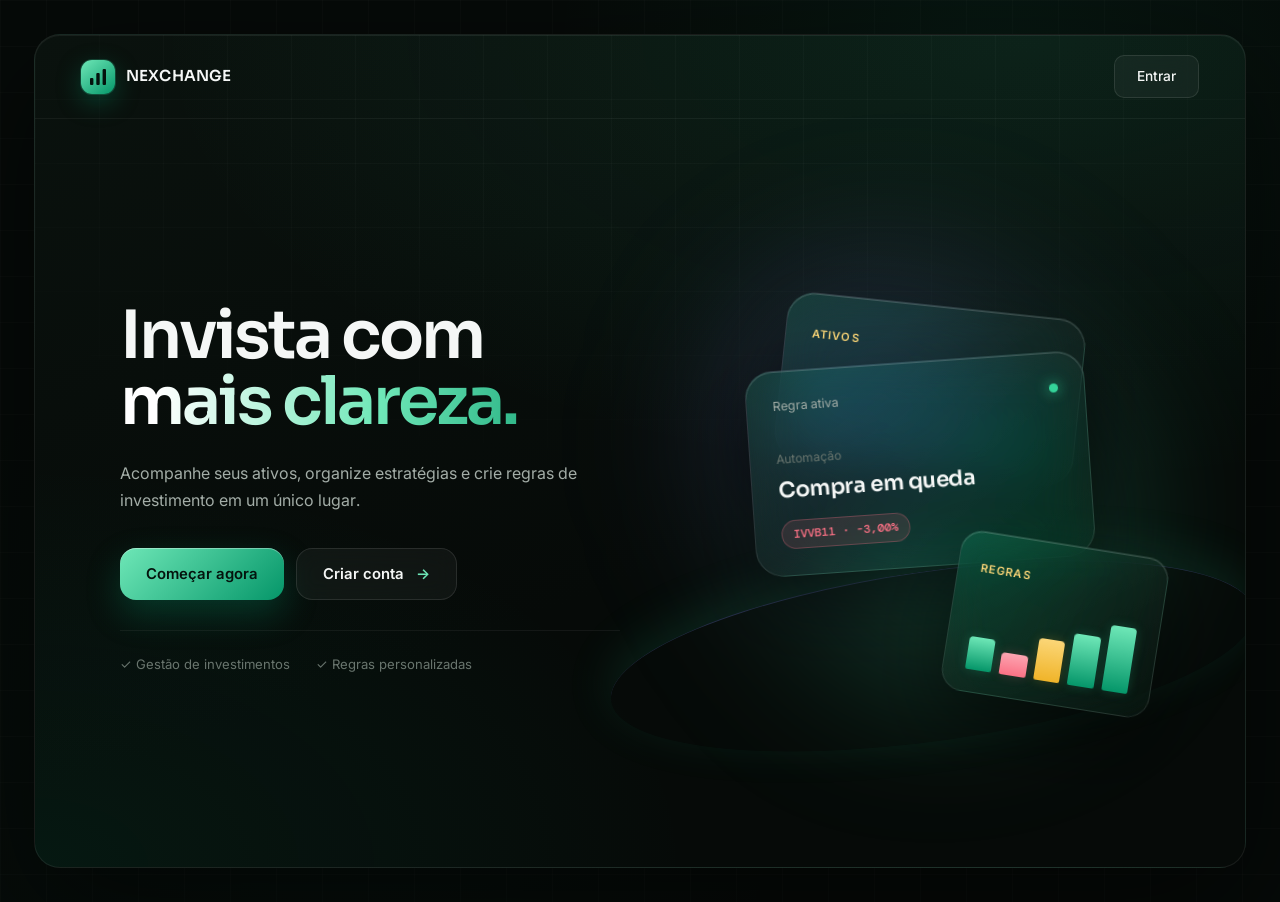
==== commit cecba312: "feat: ajusta paineis por perfil e gerenciamento de ativos" ====
--- a/pages/dashboard.html
+++ b/pages/dashboard.html
@@ -2,17 +2,48 @@
 <html lang="pt-BR">
 
 <head>
+
   <meta charset="UTF-8">
-  <meta name="viewport" content="width=device-width, initial-scale=1.0">
-
-  <title>Dashboard | NEXCHANGE</title>
-
-  <link rel="stylesheet" href="../css/global.css">
-  <link rel="stylesheet" href="../css/components.css">
-  <link rel="stylesheet" href="../css/sidebar.css">
-  <link rel="stylesheet" href="../css/dashboard.css">
-  <link rel="stylesheet" href="../css/assets.css">
-  <link rel="stylesheet" href="../css/rules.css">
+
+  <meta
+    name="viewport"
+    content="width=device-width, initial-scale=1.0"
+  >
+
+  <title>
+    Dashboard | NEXCHANGE
+  </title>
+
+  <link
+    rel="stylesheet"
+    href="../css/global.css"
+  >
+
+  <link
+    rel="stylesheet"
+    href="../css/components.css"
+  >
+
+  <link
+    rel="stylesheet"
+    href="../css/sidebar.css"
+  >
+
+  <link
+    rel="stylesheet"
+    href="../css/dashboard.css"
+  >
+
+  <link
+    rel="stylesheet"
+    href="../css/assets.css"
+  >
+
+  <link
+    rel="stylesheet"
+    href="../css/rules.css"
+  >
+
 </head>
 
 <body>
@@ -24,65 +55,242 @@
       <div class="sidebar-brand">
 
         <span class="brand-mark">
-          <svg width="18" height="18" viewBox="0 0 18 18" fill="none" xmlns="http://www.w3.org/2000/svg" aria-hidden="true">
-            <rect x="1" y="10" width="3.4" height="7" rx="1" fill="#04130d"></rect>
-            <rect x="7.3" y="5" width="3.4" height="12" rx="1" fill="#04130d"></rect>
-            <rect x="13.6" y="1" width="3.4" height="16" rx="1" fill="#04130d"></rect>
-          </svg>
+
+          <svg
+            width="18"
+            height="18"
+            viewBox="0 0 18 18"
+            fill="none"
+            xmlns="http://www.w3.org/2000/svg"
+            aria-hidden="true"
+          >
+
+            <rect
+              x="1"
+              y="10"
+              width="3.4"
+              height="7"
+              rx="1"
+              fill="#04130d"
+            ></rect>
+
+            <rect
+              x="7.3"
+              y="5"
+              width="3.4"
+              height="12"
+              rx="1"
+              fill="#04130d"
+            ></rect>
+
+            <rect
+              x="13.6"
+              y="1"
+              width="3.4"
+              height="16"
+              rx="1"
+              fill="#04130d"
+            ></rect>
+
+          </svg>
+
         </span>
 
         <div>
-          <strong>NEXCHANGE</strong>
+
+          <strong>
+            NEXCHANGE
+          </strong>
+
           <small>
-            Simulador de investimentos
+            Plataforma de investimentos
           </small>
+
         </div>
 
       </div>
 
+
       <nav class="sidebar-nav">
 
-        <a href="#inicio" class="active">
-          <svg viewBox="0 0 24 24" fill="none" stroke="currentColor" stroke-width="1.6" stroke-linecap="round" stroke-linejoin="round" aria-hidden="true">
-            <path d="M4 11.5 12 4l8 7.5"></path>
-            <path d="M6 10v9a1 1 0 0 0 1 1h3v-6h4v6h3a1 1 0 0 0 1-1v-9"></path>
-          </svg>
-          <span>Início</span>
+        <a
+          href="#inicio"
+          class="active"
+        >
+
+          <svg
+            viewBox="0 0 24 24"
+            fill="none"
+            stroke="currentColor"
+            stroke-width="1.6"
+            stroke-linecap="round"
+            stroke-linejoin="round"
+            aria-hidden="true"
+          >
+
+            <path
+              d="M4 11.5 12 4l8 7.5"
+            ></path>
+
+            <path
+              d="M6 10v9a1 1 0 0 0 1 1h3v-6h4v6h3a1 1 0 0 0 1-1v-9"
+            ></path>
+
+          </svg>
+
+          <span>
+            Início
+          </span>
+
         </a>
 
-        <a href="#mercado">
-          <svg viewBox="0 0 24 24" fill="none" stroke="currentColor" stroke-width="1.6" stroke-linecap="round" aria-hidden="true">
+
+        <a
+          id="nav-mercado"
+          href="#mercado"
+        >
+
+          <svg
+            viewBox="0 0 24 24"
+            fill="none"
+            stroke="currentColor"
+            stroke-width="1.6"
+            stroke-linecap="round"
+            aria-hidden="true"
+          >
+
             <path d="M5 19V13"></path>
             <path d="M12 19V8"></path>
             <path d="M19 19V5"></path>
-          </svg>
-          <span>Mercado</span>
+
+          </svg>
+
+          <span>
+            Mercado
+          </span>
+
         </a>
 
-        <a href="#regras">
-          <svg viewBox="0 0 24 24" fill="none" stroke="currentColor" stroke-width="1.6" stroke-linecap="round" aria-hidden="true">
+
+        <a
+          id="nav-regras"
+          href="#regras"
+        >
+
+          <svg
+            viewBox="0 0 24 24"
+            fill="none"
+            stroke="currentColor"
+            stroke-width="1.6"
+            stroke-linecap="round"
+            aria-hidden="true"
+          >
+
             <path d="M4 7h9"></path>
-            <circle cx="16" cy="7" r="2"></circle>
+
+            <circle
+              cx="16"
+              cy="7"
+              r="2"
+            ></circle>
+
             <path d="M4 17h4"></path>
-            <circle cx="11" cy="17" r="2"></circle>
+
+            <circle
+              cx="11"
+              cy="17"
+              r="2"
+            ></circle>
+
             <path d="M14 17h6"></path>
-          </svg>
-          <span>Regras</span>
+
+          </svg>
+
+          <span>
+            Regras
+          </span>
+
         </a>
 
-        <a href="#historico">
-          <svg viewBox="0 0 24 24" fill="none" stroke="currentColor" stroke-width="1.6" stroke-linecap="round" stroke-linejoin="round" aria-hidden="true">
-            <circle cx="12" cy="12" r="8"></circle>
-            <path d="M12 8v4l3 2"></path>
-          </svg>
-          <span>Histórico</span>
+
+        <a
+          id="nav-historico"
+          href="#historico"
+        >
+
+          <svg
+            viewBox="0 0 24 24"
+            fill="none"
+            stroke="currentColor"
+            stroke-width="1.6"
+            stroke-linecap="round"
+            stroke-linejoin="round"
+            aria-hidden="true"
+          >
+
+            <circle
+              cx="12"
+              cy="12"
+              r="8"
+            ></circle>
+
+            <path
+              d="M12 8v4l3 2"
+            ></path>
+
+          </svg>
+
+          <span>
+            Histórico
+          </span>
+
         </a>
 
+
+        <a
+          id="nav-admin-assets"
+          href="#admin-assets"
+          class="hidden"
+        >
+
+          <svg
+            viewBox="0 0 24 24"
+            fill="none"
+            stroke="currentColor"
+            stroke-width="1.6"
+            stroke-linecap="round"
+            stroke-linejoin="round"
+            aria-hidden="true"
+          >
+
+            <rect
+              x="4"
+              y="5"
+              width="16"
+              height="14"
+              rx="2"
+            ></rect>
+
+            <path d="M8 9h8"></path>
+            <path d="M8 13h8"></path>
+
+          </svg>
+
+          <span>
+            Catálogo de ativos
+          </span>
+
+        </a>
+
       </nav>
 
+
       <div class="sidebar-footer">
 
-        <button id="logout-button" type="button">
+        <button
+          id="logout-button"
+          type="button"
+        >
           Sair
         </button>
 
@@ -90,9 +298,13 @@
 
     </aside>
 
+
     <main class="dashboard">
 
-      <header class="dashboard-header" id="inicio">
+      <header
+        class="dashboard-header"
+        id="inicio"
+      >
 
         <div>
 
@@ -101,20 +313,26 @@
           </span>
 
           <h1>
+
             Olá,
+
             <span id="user-first-name"></span>
+
           </h1>
 
-          <p>
-            Acompanhe seus investimentos e configure
-            suas regras.
+          <p id="dashboard-description">
+            Acompanhe seus investimentos e configure suas regras.
           </p>
 
         </div>
 
+
         <div class="profile">
 
-          <div class="avatar" id="avatar">
+          <div
+            class="avatar"
+            id="avatar"
+          >
             NX
           </div>
 
@@ -125,12 +343,15 @@
             </strong>
 
             <small id="profile-type">
-              Perfil moderado
+              Investidor
             </small>
 
           </div>
 
-          <button id="edit-profile-button" type="button">
+          <button
+            id="edit-profile-button"
+            type="button"
+          >
             Editar perfil
           </button>
 
@@ -138,14 +359,13 @@
 
       </header>
 
+
       <div id="overview-container"></div>
 
       <div id="mercado-container"></div>
 
       <div id="admin-assets-container"></div>
 
-      <div id="admin-users-container"></div>
-
       <div id="regras-container"></div>
 
       <div id="historico-container"></div>
@@ -154,7 +374,11 @@
 
   </div>
 
-  <div id="profile-modal" class="modal hidden">
+
+  <div
+    id="profile-modal"
+    class="modal hidden"
+  >
 
     <div class="modal-card">
 
@@ -172,11 +396,16 @@
 
         </div>
 
-        <button id="close-profile-modal" type="button" class="modal-close">
+        <button
+          id="close-profile-modal"
+          type="button"
+          class="modal-close"
+        >
           ×
         </button>
 
       </div>
+
 
       <form id="profile-form">
 
@@ -186,9 +415,14 @@
             Nome
           </label>
 
-          <input id="profile-input-name" type="text" required>
-
-        </div>
+          <input
+            id="profile-input-name"
+            type="text"
+            required
+          >
+
+        </div>
+
 
         <div class="form-group">
 
@@ -196,9 +430,14 @@
             E-mail
           </label>
 
-          <input id="profile-input-email" type="email" required>
-
-        </div>
+          <input
+            id="profile-input-email"
+            type="email"
+            required
+          >
+
+        </div>
+
 
         <div class="form-group">
 
@@ -206,11 +445,19 @@
             Nova senha
           </label>
 
-          <input id="profile-input-password" type="password" placeholder="Deixe vazio para manter a atual">
-
-        </div>
-
-        <button class="primary-button" type="submit">
+          <input
+            id="profile-input-password"
+            type="password"
+            placeholder="Deixe vazio para manter a atual"
+          >
+
+        </div>
+
+
+        <button
+          class="primary-button"
+          type="submit"
+        >
           Salvar alterações
         </button>
 
@@ -220,79 +467,25 @@
 
   </div>
 
-  <div id="admin-user-modal" class="modal hidden">
-
-    <div class="modal-card">
-
-      <div class="modal-header">
-
-        <div>
-
-          <span class="section-label">
-            USUÁRIO
-          </span>
-
-          <h2>
-            Editar usuário
-          </h2>
-
-        </div>
-
-        <button id="close-admin-user-modal" type="button" class="modal-close">
-          ×
-        </button>
-
-      </div>
-
-      <form id="admin-user-form">
-
-        <div class="form-group">
-
-          <label for="admin-user-name">
-            Nome
-          </label>
-
-          <input id="admin-user-name" type="text" required>
-
-        </div>
-
-        <div class="form-group">
-
-          <label for="admin-user-email">
-            E-mail
-          </label>
-
-          <input id="admin-user-email" type="email" required>
-
-        </div>
-
-        <div class="form-group">
-
-          <label for="admin-user-password">
-            Nova senha
-          </label>
-
-          <input id="admin-user-password" type="password" placeholder="Deixe vazio para manter a atual">
-
-        </div>
-
-        <button class="primary-button" type="submit">
-          Salvar alterações
-        </button>
-
-      </form>
-
-    </div>
-
-  </div>
-
-  <div id="toast" class="toast"></div>
+
+  <div
+    id="toast"
+    class="toast"
+  ></div>
+
 
   <script src="../js/storage.js"></script>
+
   <script src="../js/auth.js"></script>
+
   <script src="../js/usuarios.js"></script>
+
   <script src="../js/ativos.js"></script>
+
   <script src="../js/regras.js"></script>
+
+  <script src="../js/dashboard.js"></script>
+
   <script src="../js/sections.js"></script>
 
 </body>
